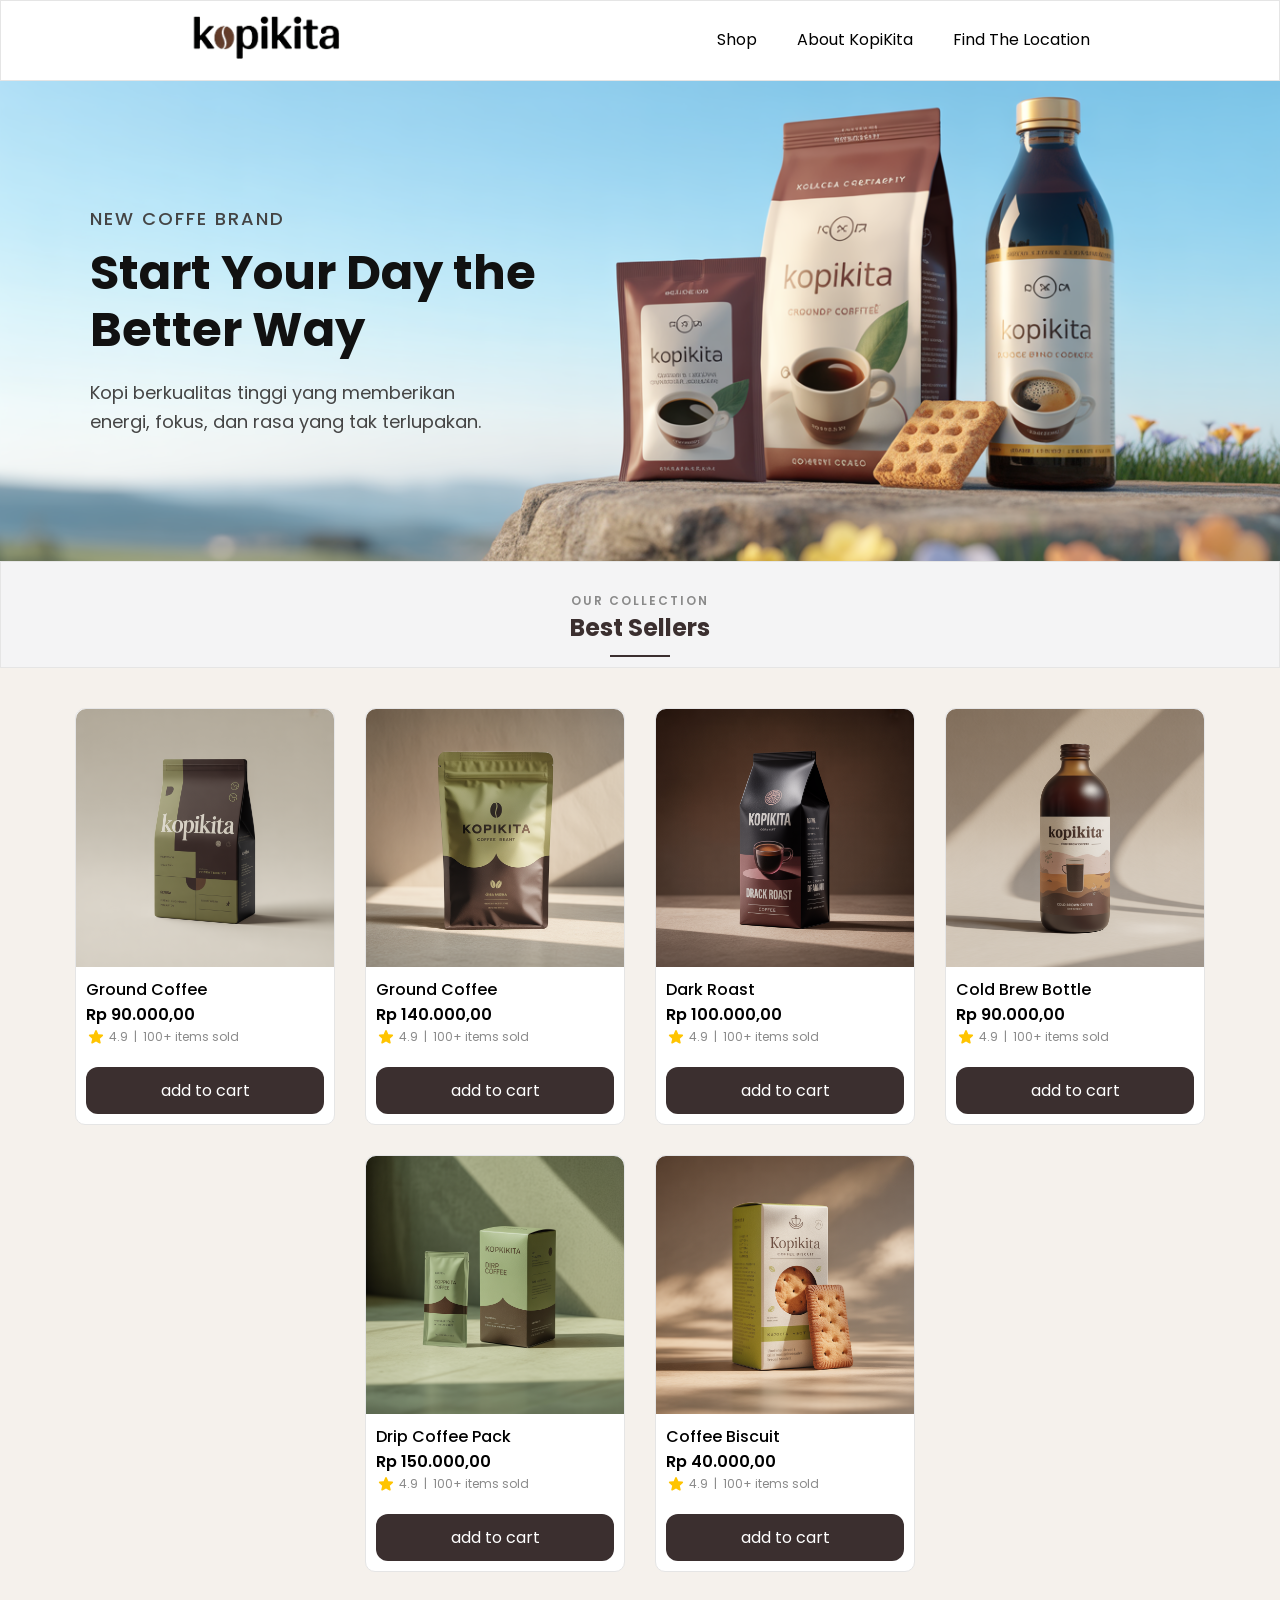
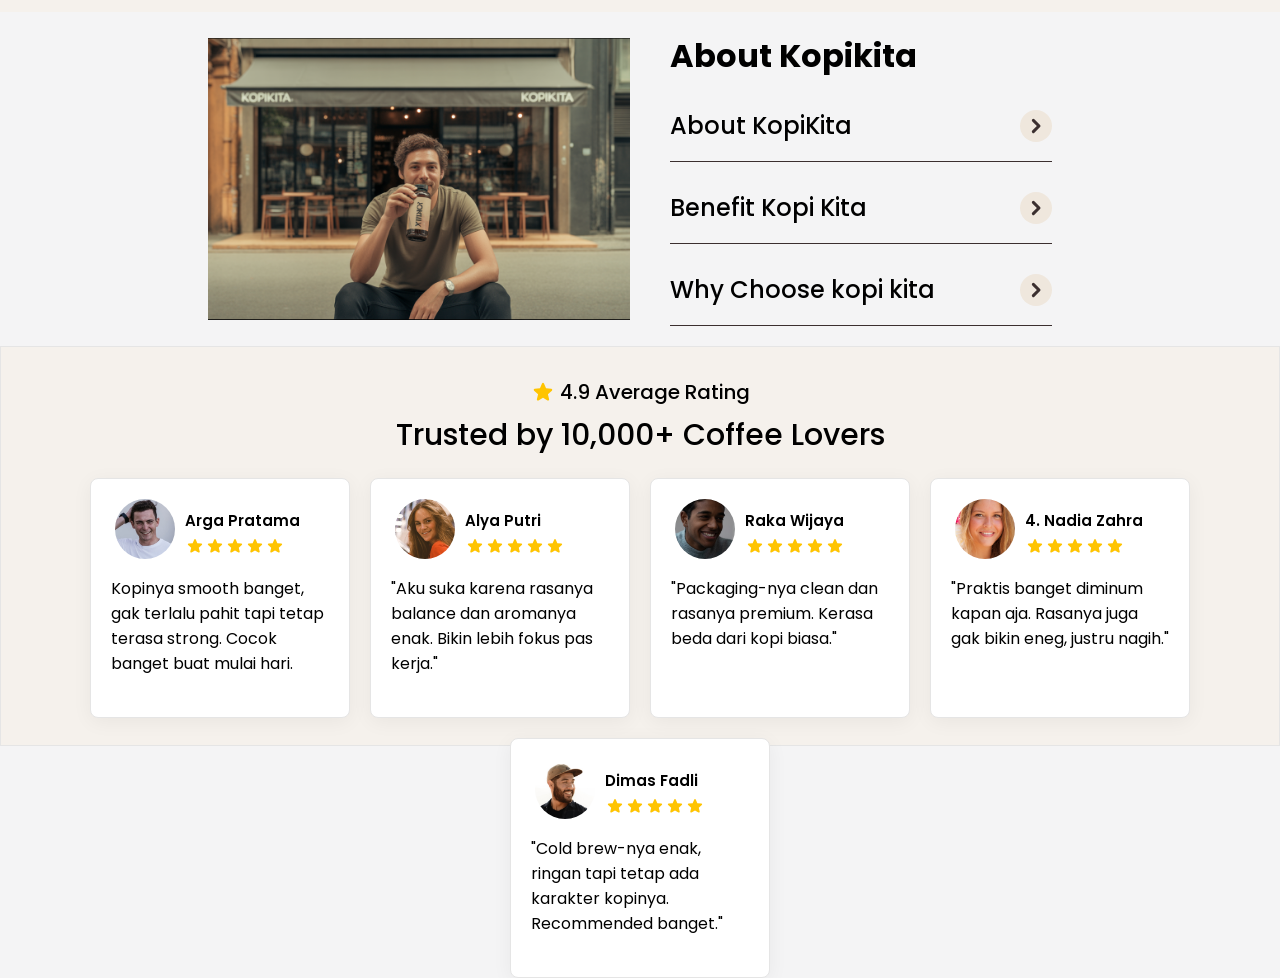
==== template/index.html @ 2688ada9 "new update for section review" ====
<!DOCTYPE html>
<html lang="en">
<head>
    <meta charset="UTF-8">
    <meta name="viewport" content="width=device-width, initial-scale=1.0">
    <title>Document</title>

    <link rel="preconnect" href="https://fonts.googleapis.com">
    <link rel="preconnect" href="https://fonts.gstatic.com" crossorigin>    
    <link href="https://fonts.googleapis.com/css2?family=Poppins:ital,wght@0,100;0,200;0,300;0,400;0,500;0,600;0,700;0,800;0,900;1,100;1,200;1,300;1,400;1,500;1,600;1,700;1,800;1,900&display=swap" rel="stylesheet">
    
    <link rel="preconnect" href="https://fonts.googleapis.com">
    <link rel="preconnect" href="https://fonts.gstatic.com" crossorigin>
    <link href="https://fonts.googleapis.com/css2?family=Raleway:ital,wght@0,100..900;1,100..900&display=swap" rel="stylesheet">

    <link rel="stylesheet" href="/static/css/style.css">
</head>
<body>
    <div class="navbar-container">
        <div class="title-brand">
            <img src="/static/img/logo v2.png" alt="">
        </div>

        <div class="nav-content">
            <div class="nav">Shop</div>
            <div class="nav"> About KopiKita</div>
            <div class="nav">Find The Location</div>
        </div>
    </div>

    <div class="section-start">
        <img src="/static/img/ideogram-v3.0_premium_coffee_brand_KopiKita_product_scene_with_three_items_bottled_coffee_grou-0.jpg">

        <div class="hero-text">
            <P class="head-hero">New Coffe Brand</P>
            <h2>Start Your Day the Better Way</h2>
            <p>Kopi berkualitas tinggi yang memberikan<br> energi, fokus, dan rasa yang tak terlupakan.</p>
        </div>
    </div>

    <div class="section-product">
        <div class="head-product">
            <p class="label">OUR COLLECTION</p>
            <h2>Best Sellers</h2>
        </div>

        <div class="container-product">

            <div class="card-product">
                <div class="img-card">
                    <img src="/static/img/img-product/Product 1.jpg">
                </div>

                <div class="text-card">
                    <p>Ground Coffee</p>
                    <div class="price-card">
                        <p>Rp 90.000,00</p>
                    </div>

                    <div class="review-card">
                        <div class="icon-star">
                            <span class="ic--round-star"></span>
                            <div class="review-count">
                                4.9
                            </div>
                        </div>

                        <div class="line-review">
                            <p> | </p>
                        </div>

                        <div class="buy-count">
                            <P> 100+ items sold</P>
                        </div>
                    </div>
                </div>

                <div class="button-addcart">
                    <button>add to cart</button>
                </div>
            </div>

            <div class="card-product">
                <div class="img-card">
                    <img src="/static/img/img-product/Product 2.jpg">
                </div>

                <div class="text-card">
                    <p>Ground Coffee</p>
                    <div class="price-card">
                        <p>Rp 140.000,00</p>
                    </div>

                    <div class="review-card">
                        <div class="icon-star">
                            <span class="ic--round-star"></span>
                            <div class="review-count">
                                4.9
                            </div>
                        </div>

                        <div class="line-review">
                            <p> | </p>
                        </div>

                        <div class="buy-count">
                            <P> 100+ items sold</P>
                        </div>
                    </div>
                </div>

                <div class="button-addcart">
                    <button>add to cart</button>
                </div>
            </div>

            <div class="card-product">
                <div class="img-card">
                    <img src="/static/img/img-product/Product 3.jpg" alt="">
                </div>

                <div class="text-card">
                    <p>Dark Roast</p>
                    <div class="price-card">
                        <p>Rp 100.000,00</p>
                    </div>

                    <div class="review-card">
                        <div class="icon-star">
                            <span class="ic--round-star"></span>
                            <div class="review-count">
                                4.9
                            </div>
                        </div>

                        <div class="line-review">
                            <p> | </p>
                        </div>

                        <div class="buy-count">
                            <P> 100+ items sold</P>
                        </div>
                    </div>
                </div>

                <div class="button-addcart">
                    <button>add to cart</button>
                </div>
            </div>

            <div class="card-product">
                <div class="img-card">
                    <img src="/static/img/img-product/Product 4.jpg" alt="">
                </div>

                <div class="text-card">
                    <p>Cold Brew Bottle</p>
                    <div class="price-card">
                        <p>Rp 90.000,00</p>
                    </div>

                    <div class="review-card">
                        <div class="icon-star">
                            <span class="ic--round-star"></span>
                            <div class="review-count">
                                4.9
                            </div>
                        </div>

                        <div class="line-review">
                            <p> | </p>
                        </div>

                        <div class="buy-count">
                            <P> 100+ items sold</P>
                        </div>
                    </div>
                </div>

                <div class="button-addcart">
                    <button>add to cart</button>
                </div>
            </div>

            <div class="card-product">
                <div class="img-card">
                    <img src="/static/img/img-product/Product 5.jpg" alt="">
                </div>

                <div class="text-card">
                    <p>Drip Coffee Pack</p>
                    <div class="price-card">
                        <p>Rp 150.000,00</p>
                    </div>

                    <div class="review-card">
                        <div class="icon-star">
                            <span class="ic--round-star"></span>
                            <div class="review-count">
                                4.9
                            </div>
                        </div>

                        <div class="line-review">
                            <p> | </p>
                        </div>

                        <div class="buy-count">
                            <P> 100+ items sold</P>
                        </div>
                    </div>
                </div>

                <div class="button-addcart">
                    <button>add to cart</button>
                </div>
            </div>

            <div class="card-product">
                <div class="img-card">
                    <img src="/static/img/img-product/Product 6.jpg" alt="">
                </div>

                <div class="text-card">
                    <p>Coffee Biscuit</p>
                    <div class="price-card">
                        <p>Rp 40.000,00</p>
                    </div>

                    <div class="review-card">
                        <div class="icon-star">
                            <span class="ic--round-star"></span>
                            <div class="review-count">
                                4.9
                            </div>
                        </div>

                        <div class="line-review">
                            <p> | </p>
                        </div>

                        <div class="buy-count">
                            <P> 100+ items sold</P>
                        </div>
                    </div>
                </div>

                <div class="button-addcart">
                    <button>add to cart</button>
                </div>
            </div>
        </div>
    </div>

    <div class="section-About">
        <div class="img-about">
            <img src="/static/img/img-about/Img-abou.png">
        </div>

        <div class="content-about">

            <div class="title-about">
                <h1>About Kopikita</h1>
            </div>
            <!-- section apa itu kopi kita-->
            <div class="text-about" >
                <div class="header-about">
                    <p>About KopiKita</p>
                
                    <div class="background-icon">
                        <span class="mingcute--right-fill"></span>
                    </div>
                </div>

                <div class="overlay-about" >
                    <p>
                        KopiKita adalah brand kopi yang menghadirkan kualitas terbaik dari biji kopi pilihan. Kami menggabungkan proses yang terjaga dengan desain modern untuk menciptakan pengalaman minum kopi yang sederhana, namun berkesan.
                    </p>
                </div>
            </div>

            <!--Benefit -->
            <div class="text-about" >
                <div class="header-about">
                    <p>Benefit Kopi Kita</p>
                
                    <div class="background-icon">
                        <span class="mingcute--right-fill"></span>
                    </div>
                </div>

                <div class="overlay-about" >
                    <p>
                    Setiap produk KopiKita dirancang untuk memberikan energi, meningkatkan fokus, dan menemani aktivitas harian Anda. Rasa yang seimbang dan kualitas yang konsisten menjadikan KopiKita pilihan yang tepat untuk memulai hari dengan lebih baik.
                    </p>
                </div>
            </div>

            <!--Why choose kopi kita-->
            <div class="text-about" >
                <div class="header-about">
                    <p>Why Choose kopi kita</p>
                
                    <div class="background-icon">
                        <span class="mingcute--right-fill"></span>
                    </div>
                </div>

                <div class="overlay-about">
                    <p>
                    Kami percaya bahwa kopi bukan hanya sekadar minuman, tetapi bagian dari gaya hidup. KopiKita dibuat dari bahan berkualitas, diproses dengan teliti, dan dikemas secara modern untuk menghadirkan pengalaman kopi yang praktis, konsisten, dan premium.
                    </p>
                </div>
            </div>
        </div>
    </div>

    <div class="section-review">
        <div class="header-review">
            <div class="star-review">
                <span class="ic--round-star1"></span>
                <p>4.9 Average Rating</p>
            </div>
            <h3>Trusted by 10,000+ Coffee Lovers</h3>
        </div>

        <div class="container-cardreview">
            <div class="card-review">
                <div class="profil-container">
                    <div class="img-review">
                        <img src="/static/img/img-profil/Profil1.png" alt="profil1" >
                    </div>

                    <div class="header-profil">
                        <div class="name-profil">
                            <p>Arga Pratama</p>
                        </div>

                        <div class="star-content">
                            <span class="ic--round-star2"></span>
                            <span class="ic--round-star2"></span>
                            <span class="ic--round-star2"></span>
                            <span class="ic--round-star2"></span>
                            <span class="ic--round-star2"></span>
                        </div>
                    </div>
                </div>

                <div class="review-content">
                    <p>Kopinya smooth banget, gak terlalu pahit tapi tetap terasa strong. Cocok banget buat mulai hari.</p>
                </div>
            </div>

            <div class="card-review">
                <div class="profil-container">
                    <div class="img-review">
                        <img src="/static/img/img-profil/Profil2.png" alt="profil2" >
                    </div>

                    <div class="header-profil">
                        <div class="name-profil">
                            <p>Alya Putri</p>
                        </div>

                        <div class="star-content">
                            <span class="ic--round-star2"></span>
                            <span class="ic--round-star2"></span>
                            <span class="ic--round-star2"></span>
                            <span class="ic--round-star2"></span>
                            <span class="ic--round-star2"></span>
                        </div>
                    </div>
                </div>

                <div class="review-content">
                    <p>"Aku suka karena rasanya balance dan aromanya enak. Bikin lebih fokus pas kerja."</p>
                </div>
            </div>

            <div class="card-review">
                <div class="profil-container">
                    <div class="img-review">
                        <img src="/static/img/img-profil/Profil3.png" alt="profil1" >
                    </div>

                    <div class="header-profil">
                        <div class="name-profil">
                            <p>Raka Wijaya</p>
                        </div>

                        <div class="star-content">
                            <span class="ic--round-star2"></span>
                            <span class="ic--round-star2"></span>
                            <span class="ic--round-star2"></span>
                            <span class="ic--round-star2"></span>
                            <span class="ic--round-star2"></span>
                        </div>
                    </div>
                </div>

                <div class="review-content">
                    <p>"Packaging-nya clean dan rasanya premium. Kerasa beda dari kopi biasa."</p>
                </div>
            </div>

            <div class="card-review">
                <div class="profil-container">
                    <div class="img-review">
                        <img src="/static/img/img-profil/profil4.png" alt="profil1" >
                    </div>

                    <div class="header-profil">
                        <div class="name-profil">
                            <p>4. Nadia Zahra</p>
                        </div>

                        <div class="star-content">
                            <span class="ic--round-star2"></span>
                            <span class="ic--round-star2"></span>
                            <span class="ic--round-star2"></span>
                            <span class="ic--round-star2"></span>
                            <span class="ic--round-star2"></span>
                        </div>
                    </div>
                </div>

                <div class="review-content">
                    <p>"Praktis banget diminum kapan aja. Rasanya juga gak bikin eneg, justru nagih."</p>
                </div>
            </div>

            <div class="card-review">
                <div class="profil-container">
                    <div class="img-review">
                        <img src="/static/img/img-profil/profil5.png" alt="profil1" >
                    </div>

                    <div class="header-profil">
                        <div class="name-profil">
                            <p>Dimas Fadli</p>
                        </div>

                        <div class="star-content">
                            <span class="ic--round-star2"></span>
                            <span class="ic--round-star2"></span>
                            <span class="ic--round-star2"></span>
                            <span class="ic--round-star2"></span>
                            <span class="ic--round-star2"></span>
                        </div>
                    </div>
                </div>

                <div class="review-content">
                    <p>"Cold brew-nya enak, ringan tapi tetap ada karakter kopinya. Recommended banget."</p>
                </div>
            </div>

        </div>
    </div>

    <script src="/static/js/index.js"></script>
</body>
</html>
---- static/css/style.css ----
*{
    margin: 0;
    padding: 0;
    box-sizing: border-box;
    font-family: "Poppins", sans-serif;
}

body{
    background-color: #F4F4F5;
    font-size: 16px;
}

.navbar-container{
    position: sticky;
    top: 0;
    z-index: 1000;
    border: 1px solid #E5E5E5;
    display: flex;
    justify-content: space-around;
    padding: 14px 0px;
    background-color: white;

}

.title-brand img{
    width: 150px;
    height: auto;
}


.nav-content{
    display: flex;
    align-items: center;
    gap: 40px;
    font-weight: 400;
}

.nav{
    border-bottom: 3px solid transparent;
    cursor: pointer;
}

.nav:hover{
    border-bottom: 3px solid #22C45E;
}

.section-start{
    width: 100%;
    aspect-ratio: 16 / 6; /* mirip hero banner */
    overflow: hidden;
    position: relative; /* penting! */
}

.section-start img{
    width: 100%;
    height: 100%;
    object-fit: cover;
}

.hero-text{
    position: absolute;
    top: 50%;
    left: 90px;
    transform: translateY(-50%);
    max-width: 500px;
    z-index: 2;
}

.head-hero{
    font-size: 14px;
    letter-spacing: 2px;
    text-transform: uppercase;
    color: #666;
    margin-bottom: 10px;
    font-weight: 500;
}

.hero-text h2{
    font-size: 48px;
    font-weight: 700;
    line-height: 1.2;
    margin-bottom: 20px;
    color: #111;
}

/* deskripsi */
.hero-text p{
    font-size: 18px;
    line-height: 1.6;
    color: #444;
}

.section-product{
    width: 100%;
    display: flex;
    justify-content: center;
    align-items: center;
    flex-direction: column;
}

.head-product{
    border: 1px solid #E5E5E5;
    font-size: 32px;
    font-weight: 600;
    color: #3B2F2F;
    width: 100%;
    text-align: center;
    padding: 20px 0px;
}

.container-product{
    width: 100%;
    height: auto;
    padding: 40px 0px;
    display: flex;
    align-items: center;
    justify-content: center;
    gap: 30px;
    flex-wrap: wrap;
    background-color: #F5F1EC;
}


.label{
    font-size: 12px;
    letter-spacing: 2px;
    color: #8A8A8A;
}



.head-product h2{
    font-size: 24px;
    color: #3B2F2F;
}

.head-product::after{
    content: "";
    display: block;
    width: 60px;
    height: 2px;
    background: #3B2F2F;
    margin: 10px auto 0;
}

.head-product{
    padding: 30px 0 10px;
}

.card-product{
    width: 260px;
    height: auto;
    display: flex;
    flex-direction: column;
    border: 1px solid #E5E5E5;
    background-color: white;
    border-radius: 10px;
}

.card-product:hover{
    border: 1px solid #4d3838;
}

.img-card img{
    width: 100%;
    height: 100%;
    border-top-left-radius: 10px;
    border-top-right-radius: 10px;
    object-fit: contain;
}

.img-card{
    flex: 7;
    display: flex;
}

.text-card{
    flex: 3;
    font-weight: 500;
    padding: 10px;
    flex-grow: 1;
}

.price-card{
    font-weight: 600;

}

.review-card{
    display: flex;
    align-items: center;
    gap: 6px;
    color: #8A8A8A;
    font-size: 12px;
    font-weight: 400;
}

.review-count{
    display: flex;
    align-items: center;
}

.icon-star{
    display: flex;
    align-items: center;
    gap: 3px;
}

.buy-count{
    display: flex;
    align-items: center;
    width: 100%;
    text-overflow: ellipsis;
    
}

.buy-count p{
    white-space: nowrap;
    overflow: hidden;
    text-overflow: ellipsis;
    max-width: 100px;
}

.button-addcart{
    padding: 10px 10px;
    display: flex;

}

.button-addcart button{
    all: unset;
    width: 100%;
    height: auto;
    background-color: #3B2F2F;
    padding: 10px;
    text-align: center;
    color: white;
    border: 1px solid transparent;
    border-radius: 12px;
}

.button-addcart button:hover{
    border: 1px solid #3B2F2F;
    background-color: #524848;
    cursor: pointer;
}

.section-About{
    display: flex;
    flex-wrap: wrap;
    padding: 20px;
    gap: 20px;
    justify-content: center;
}

.img-about{
    width: 34%;
    height: auto;
}

.img-about img{
    width: 100%;
    height: 100%;
    object-fit: contain;
}

.content-about{
    width: 34%;
    height: auto;
    display: flex;
    flex-direction: column;
    gap: 10px;
    padding: 0px 20px;
}

.text-about{
    border-bottom: 1px solid #3B2F2F;
    display: flex;
    flex-direction: column;
    
}

.header-about{
    display: flex;
    justify-content: space-between;
    padding: 18px 0px;
    align-items: center;
}

.header-about p{
    font-size: 24px;
    font-weight: 500;
}

.overlay-about{
    padding: 10px 20px ;
    text-align: justify;
    font-size: 15px;
    display: none;
}


.background-icon{
    background-color: #EFE7DD;
    border-radius: 100%;
    display: flex;
    height: 32px;
    width: 32px;
    justify-content: center;
    align-items: center;
}

.overlay{
    opacity: 0;
    visibility: hidden;
    transition: 0.3s;
}

.overlay.active{
    opacity: 1;
    visibility: visible;
}

.section-review{
    border: 1px solid #E5E5E5;
    height: 400px;
    padding: 30px 0px;
    display: flex;
    flex-direction: column;
    gap: 20px;
    background-color: #F5F1EC;
    
}

.header-review{
    display: flex;
    justify-content: center;
    flex-direction: column;
    gap: 6px;
    height: auto;
    align-items: center;
    
}

.star-review{
    display: flex;
    justify-content: center;
    align-items: center;
    padding: 0px 20px;
    gap: 4px;
}

.star-review p {
    font-size: 20px;
    font-weight: 500;
}

.header-review h3 {
    font-size: 30px;
    font-weight: 500;
}

.container-cardreview{
    display: flex;
    flex-direction: row;
    flex-wrap: wrap;
    justify-content: center;
    gap: 20px;
}

.card-review{
    border: 1px solid #E5E5E5;
    box-shadow: 0 4px 20px rgba(0,0,0,0.05);
    border-radius: 8px;
    background-color: white;
    width: 260px;
    height: 240px;
    padding: 20px 20px;
    display: flex;
    flex-direction: column;
    gap: 10px;

}

.profil-container{
    display: flex;
    gap: 10px;
    justify-content: center;

}

.img-review img{
    width:  60px;
    height: 60px;
    border-radius: 100%;
}

.header-profil{
    display: flex;
    flex-direction: column;
    justify-content: center;
    gap: 4px;
    width: 140px;
}

.name-profil p{
    font-weight: 600;
    font-size: 15px;
}

.star-content{
    display: flex;
    justify-content: left;
}


.review-content{
    width: 100%;
    
}




@media(max-width:600px){
    .nav-content{
        display: none;
    }

    .section-start{
        width: 100%;
        flex-direction: column;
        height: auto;
    }

    .hero-text{
        position: absolute;
        left: 15px;
        bottom: 20px;
        right: 40%; /* ini kunci 🔥 */
    }

    .head-hero{
        font-size: 10px;
    }

    .hero-text h2{
        font-size: 18px;
        margin: 0 0 5px 0;
        padding-right: 30px;
        line-height: 1.2;
    }

    .hero-text p{
        font-size: 8px;
        margin: 0;
        line-height: 1.4;
    }

    .container-product{
        display: flex;
        width: 100%;
        align-items: center;
    }

    .card-product{
        width: 40%;
        height: auto;
    }

    .buy-count{
        min-width: 0; /* ini penting di flex */
        white-space: nowrap;
        overflow: hidden;
        text-overflow: ellipsis;
    }

    .section-About{
        flex-direction: column;
        justify-content: center;
        align-items: center;
    }

    .img-about{
        width: 90%;
        height: auto;
    }

    .content-about{
        width: 90%;
    }
}

.ic--round-star {
  display: inline-block;
  width: 20px;
  height: 20px;
  background-repeat: no-repeat;
  background-size: 100% 100%;
  background-image: url("data:image/svg+xml,%3Csvg xmlns='http://www.w3.org/2000/svg' viewBox='0 0 24 24'%3E%3Cpath fill='%23ffc400' d='m12 17.27l4.15 2.51c.76.46 1.69-.22 1.49-1.08l-1.1-4.72l3.67-3.18c.67-.58.31-1.68-.57-1.75l-4.83-.41l-1.89-4.46c-.34-.81-1.5-.81-1.84 0L9.19 8.63l-4.83.41c-.88.07-1.24 1.17-.57 1.75l3.67 3.18l-1.1 4.72c-.2.86.73 1.54 1.49 1.08z'/%3E%3C/svg%3E");
}

.mingcute--right-fill {
  display: inline-block;
  width: 24px;
  height: 24px;
  background-repeat: no-repeat;
  background-size: 100% 100%;
  background-image: url("data:image/svg+xml,%3Csvg xmlns='http://www.w3.org/2000/svg' viewBox='0 0 24 24'%3E%3Cg fill='none' fill-rule='evenodd'%3E%3Cpath d='M24 0v24H0V0zM12.593 23.258l-.011.002l-.071.035l-.02.004l-.014-.004l-.071-.035q-.016-.005-.024.005l-.004.01l-.017.428l.005.02l.01.013l.104.074l.015.004l.012-.004l.104-.074l.012-.016l.004-.017l-.017-.427q-.004-.016-.017-.018m.265-.113l-.013.002l-.185.093l-.01.01l-.003.011l.018.43l.005.012l.008.007l.201.093q.019.005.029-.008l.004-.014l-.034-.614q-.005-.019-.02-.022m-.715.002a.02.02 0 0 0-.027.006l-.006.014l-.034.614q.001.018.017.024l.015-.002l.201-.093l.01-.008l.004-.011l.017-.43l-.003-.012l-.01-.01z'/%3E%3Cpath fill='%233B2F2F' d='M16.06 10.94a1.5 1.5 0 0 1 0 2.12l-5.656 5.658a1.5 1.5 0 1 1-2.121-2.122L12.879 12L8.283 7.404a1.5 1.5 0 0 1 2.12-2.122l5.658 5.657Z'/%3E%3C/g%3E%3C/svg%3E");
}

.ic--round-star1 {
  display: inline-block;
  width: 26px;
  height: 26px;
  background-repeat: no-repeat;
  background-size: 100% 100%;
  background-image: url("data:image/svg+xml,%3Csvg xmlns='http://www.w3.org/2000/svg' viewBox='0 0 24 24'%3E%3Cpath fill='%23ffc400' d='m12 17.27l4.15 2.51c.76.46 1.69-.22 1.49-1.08l-1.1-4.72l3.67-3.18c.67-.58.31-1.68-.57-1.75l-4.83-.41l-1.89-4.46c-.34-.81-1.5-.81-1.84 0L9.19 8.63l-4.83.41c-.88.07-1.24 1.17-.57 1.75l3.67 3.18l-1.1 4.72c-.2.86.73 1.54 1.49 1.08z'/%3E%3C/svg%3E");
}

.ic--round-star2 {
  display: inline-block;
  width: 20px;
  height: 20px;
  background-repeat: no-repeat;
  background-size: 100% 100%;
  background-image: url("data:image/svg+xml,%3Csvg xmlns='http://www.w3.org/2000/svg' viewBox='0 0 24 24'%3E%3Cpath fill='%23ffc400' d='m12 17.27l4.15 2.51c.76.46 1.69-.22 1.49-1.08l-1.1-4.72l3.67-3.18c.67-.58.31-1.68-.57-1.75l-4.83-.41l-1.89-4.46c-.34-.81-1.5-.81-1.84 0L9.19 8.63l-4.83.41c-.88.07-1.24 1.17-.57 1.75l3.67 3.18l-1.1 4.72c-.2.86.73 1.54 1.49 1.08z'/%3E%3C/svg%3E");
}
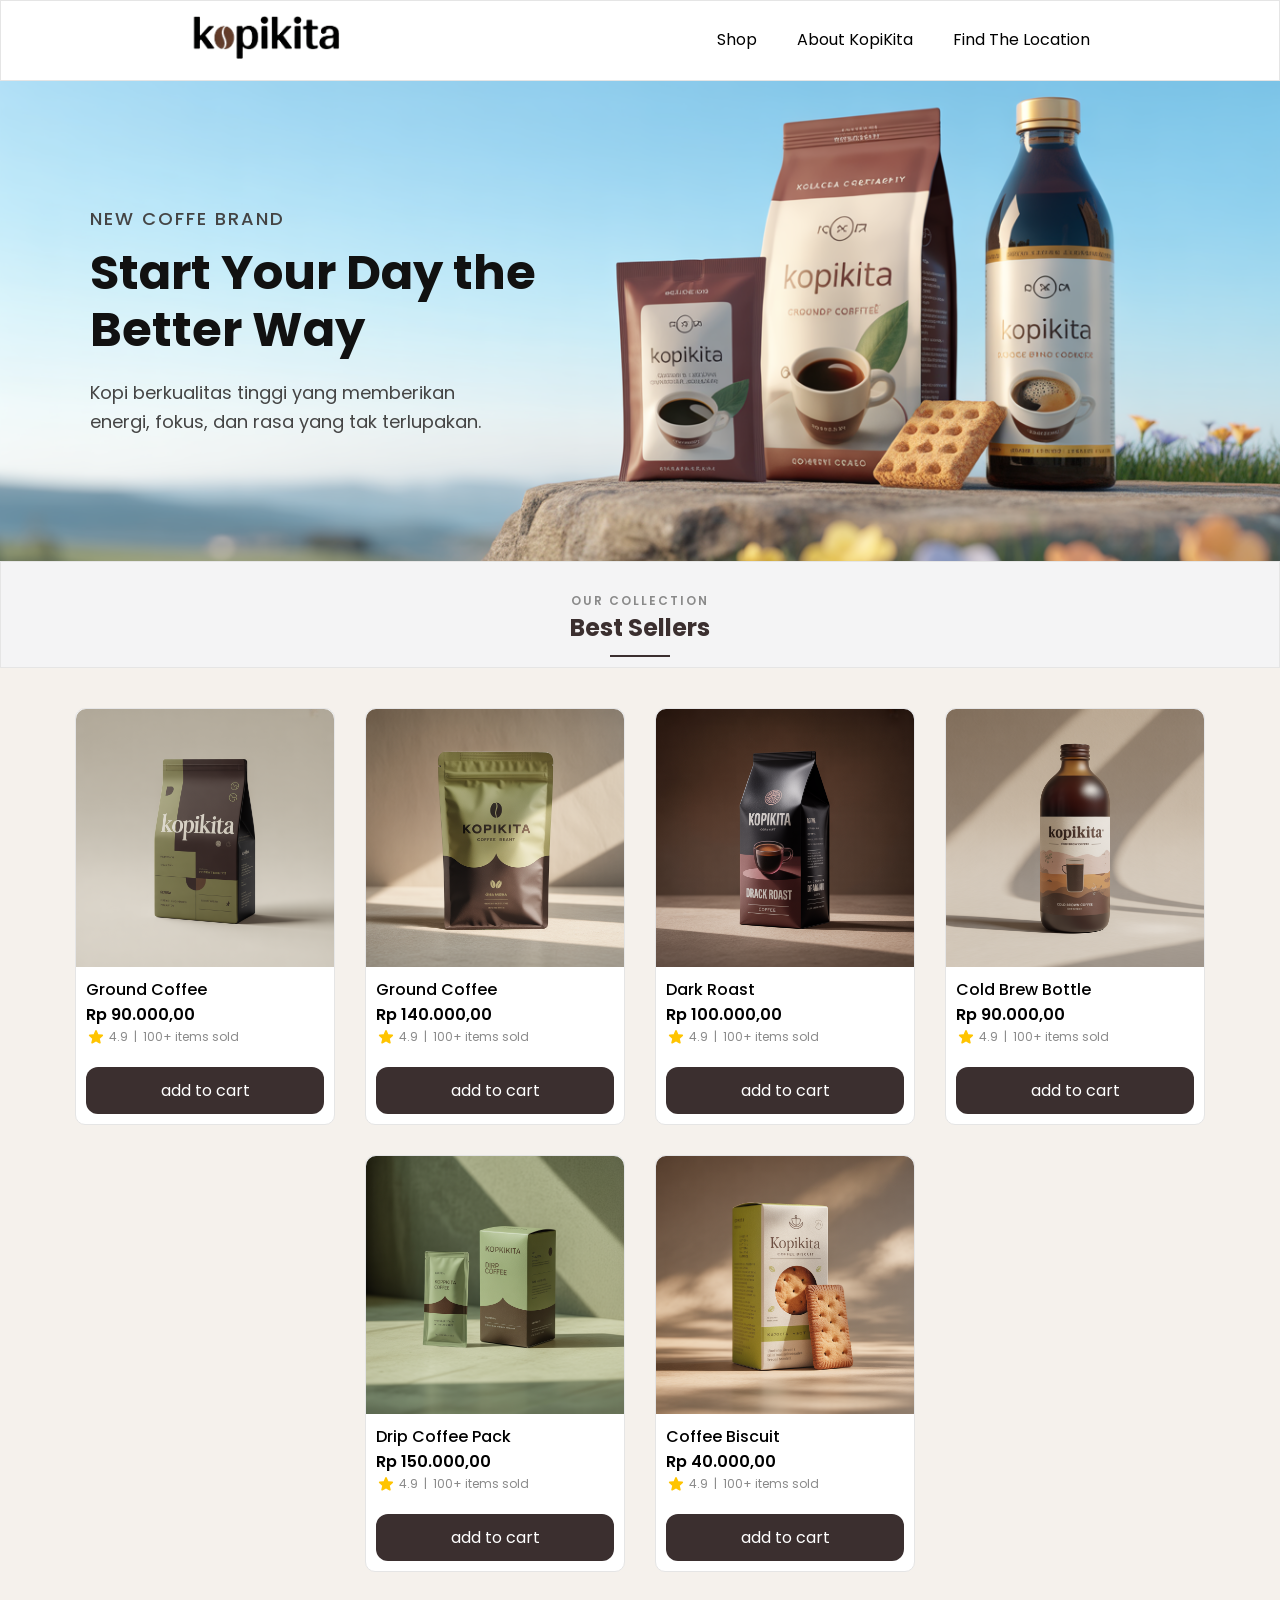
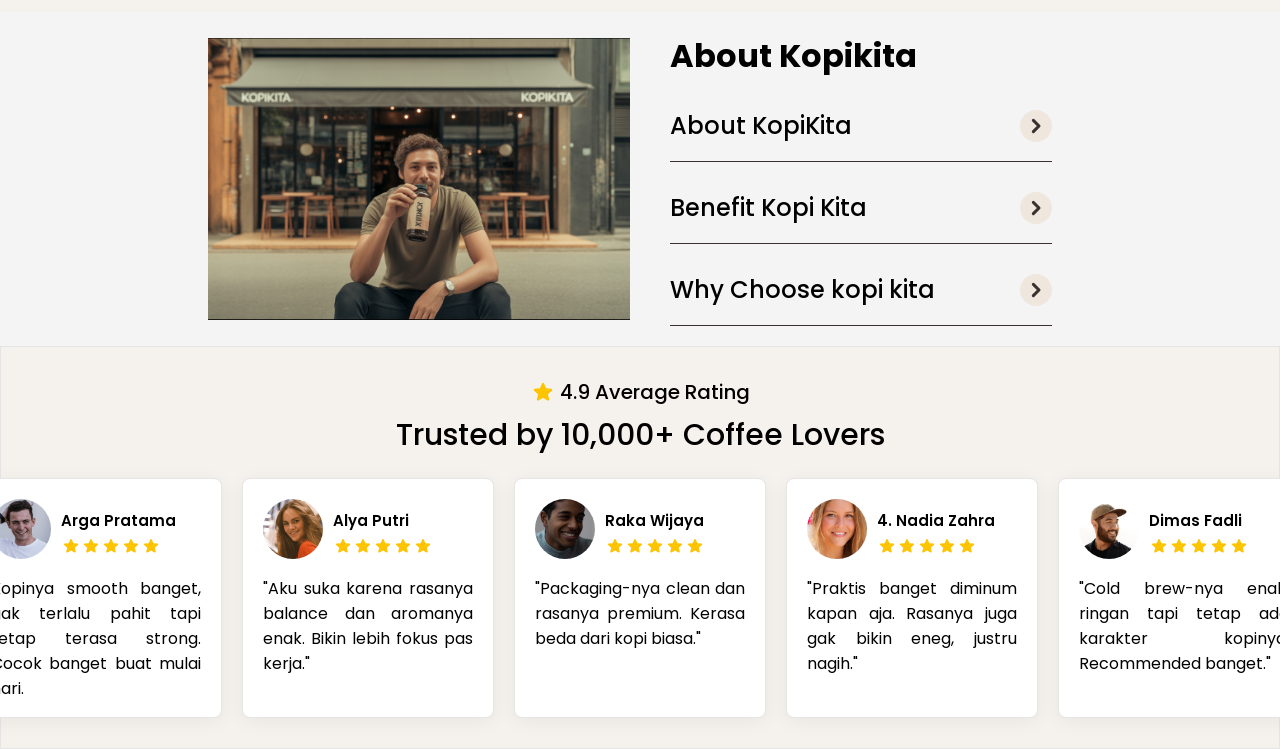
==== commit ddc8ebb8: "final review section" ====
--- a/template/index.html
+++ b/template/index.html
@@ -45,7 +45,6 @@
         </div>
 
         <div class="container-product">
-
             <div class="card-product">
                 <div class="img-card">
                     <img src="/static/img/img-product/Product 1.jpg">
@@ -324,137 +323,148 @@
             <h3>Trusted by 10,000+ Coffee Lovers</h3>
         </div>
 
-        <div class="container-cardreview">
-            <div class="card-review">
-                <div class="profil-container">
-                    <div class="img-review">
-                        <img src="/static/img/img-profil/Profil1.png" alt="profil1" >
-                    </div>
-
-                    <div class="header-profil">
-                        <div class="name-profil">
-                            <p>Arga Pratama</p>
-                        </div>
-
-                        <div class="star-content">
-                            <span class="ic--round-star2"></span>
-                            <span class="ic--round-star2"></span>
-                            <span class="ic--round-star2"></span>
-                            <span class="ic--round-star2"></span>
-                            <span class="ic--round-star2"></span>
-                        </div>
-                    </div>
-                </div>
-
-                <div class="review-content">
-                    <p>Kopinya smooth banget, gak terlalu pahit tapi tetap terasa strong. Cocok banget buat mulai hari.</p>
-                </div>
-            </div>
-
-            <div class="card-review">
-                <div class="profil-container">
-                    <div class="img-review">
-                        <img src="/static/img/img-profil/Profil2.png" alt="profil2" >
-                    </div>
-
-                    <div class="header-profil">
-                        <div class="name-profil">
-                            <p>Alya Putri</p>
-                        </div>
-
-                        <div class="star-content">
-                            <span class="ic--round-star2"></span>
-                            <span class="ic--round-star2"></span>
-                            <span class="ic--round-star2"></span>
-                            <span class="ic--round-star2"></span>
-                            <span class="ic--round-star2"></span>
-                        </div>
-                    </div>
-                </div>
-
-                <div class="review-content">
-                    <p>"Aku suka karena rasanya balance dan aromanya enak. Bikin lebih fokus pas kerja."</p>
-                </div>
-            </div>
-
-            <div class="card-review">
-                <div class="profil-container">
-                    <div class="img-review">
-                        <img src="/static/img/img-profil/Profil3.png" alt="profil1" >
-                    </div>
-
-                    <div class="header-profil">
-                        <div class="name-profil">
-                            <p>Raka Wijaya</p>
-                        </div>
-
-                        <div class="star-content">
-                            <span class="ic--round-star2"></span>
-                            <span class="ic--round-star2"></span>
-                            <span class="ic--round-star2"></span>
-                            <span class="ic--round-star2"></span>
-                            <span class="ic--round-star2"></span>
-                        </div>
-                    </div>
-                </div>
-
-                <div class="review-content">
-                    <p>"Packaging-nya clean dan rasanya premium. Kerasa beda dari kopi biasa."</p>
-                </div>
-            </div>
-
-            <div class="card-review">
-                <div class="profil-container">
-                    <div class="img-review">
-                        <img src="/static/img/img-profil/profil4.png" alt="profil1" >
-                    </div>
-
-                    <div class="header-profil">
-                        <div class="name-profil">
-                            <p>4. Nadia Zahra</p>
-                        </div>
-
-                        <div class="star-content">
-                            <span class="ic--round-star2"></span>
-                            <span class="ic--round-star2"></span>
-                            <span class="ic--round-star2"></span>
-                            <span class="ic--round-star2"></span>
-                            <span class="ic--round-star2"></span>
-                        </div>
-                    </div>
-                </div>
-
-                <div class="review-content">
-                    <p>"Praktis banget diminum kapan aja. Rasanya juga gak bikin eneg, justru nagih."</p>
-                </div>
-            </div>
-
-            <div class="card-review">
-                <div class="profil-container">
-                    <div class="img-review">
-                        <img src="/static/img/img-profil/profil5.png" alt="profil1" >
-                    </div>
-
-                    <div class="header-profil">
-                        <div class="name-profil">
-                            <p>Dimas Fadli</p>
-                        </div>
-
-                        <div class="star-content">
-                            <span class="ic--round-star2"></span>
-                            <span class="ic--round-star2"></span>
-                            <span class="ic--round-star2"></span>
-                            <span class="ic--round-star2"></span>
-                            <span class="ic--round-star2"></span>
-                        </div>
-                    </div>
-                </div>
-
-                <div class="review-content">
-                    <p>"Cold brew-nya enak, ringan tapi tetap ada karakter kopinya. Recommended banget."</p>
-                </div>
-            </div>
-
+        <div class="review-wrapper">
+            <div class="container-cardreview">
+                <div class="card-review">
+                    <div class="profil-container">
+                        <div class="img-review">
+                            <img src="/static/img/img-profil/Profil1.png" alt="profil1" >
+                        </div>
+
+                        <div class="header-profil">
+                            <div class="name-profil">
+                                <p>Arga Pratama</p>
+                            </div>
+
+                            <div class="star-content">
+                                <span class="ic--round-star2"></span>
+                                <span class="ic--round-star2"></span>
+                                <span class="ic--round-star2"></span>
+                                <span class="ic--round-star2"></span>
+                                <span class="ic--round-star2"></span>
+                            </div>
+                        </div>
+                    </div>
+
+                    <div class="review-content">
+                        <p>Kopinya smooth banget, gak terlalu pahit tapi tetap terasa strong. Cocok banget buat mulai hari.</p>
+                    </div>
+                </div>
+
+                <div class="card-review">
+                    <div class="profil-container">
+                        <div class="img-review">
+                            <img src="/static/img/img-profil/Profil2.png" alt="profil2" >
+                        </div>
+
+                        <div class="header-profil">
+                            <div class="name-profil">
+                                <p>Alya Putri</p>
+                            </div>
+
+                            <div class="star-content">
+                                <span class="ic--round-star2"></span>
+                                <span class="ic--round-star2"></span>
+                                <span class="ic--round-star2"></span>
+                                <span class="ic--round-star2"></span>
+                                <span class="ic--round-star2"></span>
+                            </div>
+                        </div>
+                    </div>
+
+                    <div class="review-content">
+                        <p>"Aku suka karena rasanya balance dan aromanya enak. Bikin lebih fokus pas kerja."</p>
+                    </div>
+                </div>
+
+                <div class="card-review">
+                    <div class="profil-container">
+                        <div class="img-review">
+                            <img src="/static/img/img-profil/Profil3.png" alt="profil1" >
+                        </div>
+
+                        <div class="header-profil">
+                            <div class="name-profil">
+                                <p>Raka Wijaya</p>
+                            </div>
+
+                            <div class="star-content">
+                                <span class="ic--round-star2"></span>
+                                <span class="ic--round-star2"></span>
+                                <span class="ic--round-star2"></span>
+                                <span class="ic--round-star2"></span>
+                                <span class="ic--round-star2"></span>
+                            </div>
+                        </div>
+                    </div>
+
+                    <div class="review-content">
+                        <p>"Packaging-nya clean dan rasanya premium. Kerasa beda dari kopi biasa."</p>
+                    </div>
+                </div>
+
+                <div class="card-review">
+                    <div class="profil-container">
+                        <div class="img-review">
+                            <img src="/static/img/img-profil/profil4.png" alt="profil1" >
+                        </div>
+
+                        <div class="header-profil">
+                            <div class="name-profil">
+                                <p>4. Nadia Zahra</p>
+                            </div>
+
+                            <div class="star-content">
+                                <span class="ic--round-star2"></span>
+                                <span class="ic--round-star2"></span>
+                                <span class="ic--round-star2"></span>
+                                <span class="ic--round-star2"></span>
+                                <span class="ic--round-star2"></span>
+                            </div>
+                        </div>
+                    </div>
+
+                    <div class="review-content">
+                        <p>"Praktis banget diminum kapan aja. Rasanya juga gak bikin eneg, justru nagih."</p>
+                    </div>
+                </div>
+
+                <div class="card-review">
+                    <div class="profil-container">
+                        <div class="img-review">
+                            <img src="/static/img/img-profil/profil5.png" alt="profil1" >
+                        </div>
+
+                        <div class="header-profil">
+                            <div class="name-profil">
+                                <p>Dimas Fadli</p>
+                            </div>
+
+                            <div class="star-content">
+                                <span class="ic--round-star2"></span>
+                                <span class="ic--round-star2"></span>
+                                <span class="ic--round-star2"></span>
+                                <span class="ic--round-star2"></span>
+                                <span class="ic--round-star2"></span>
+                            </div>
+                        </div>
+                    </div>
+
+                    <div class="review-content">
+                        <p>"Cold brew-nya enak, ringan tapi tetap ada karakter kopinya. Recommended banget."</p>
+                    </div>
+                </div>
+            </div>
+        </div>
+    </div>
+
+    <div class="section-footer">
+        <div class="container-collab">
+
+        </div>
+        
+        <div class="Container-footer">
+            
         </div>
     </div>
 
--- a/static/css/style.css
+++ b/static/css/style.css
@@ -323,7 +323,7 @@
 
 .section-review{
     border: 1px solid #E5E5E5;
-    height: 400px;
+    height: auto;
     padding: 30px 0px;
     display: flex;
     flex-direction: column;
@@ -363,7 +363,6 @@
 .container-cardreview{
     display: flex;
     flex-direction: row;
-    flex-wrap: wrap;
     justify-content: center;
     gap: 20px;
 }
@@ -416,7 +415,7 @@
 
 .review-content{
     width: 100%;
-    
+    text-align: justify;
 }
 
 
@@ -489,6 +488,41 @@
     .content-about{
         width: 90%;
     }
+
+    .review-wrapper{
+        width: 300px; /* sesuaikan sama card */
+        height: auto;
+        overflow-y: hidden;
+        margin: auto;
+        
+    }   
+
+    .header-review{
+        text-align: center;
+    }
+
+    .header-review h3{
+        font-size: 24px;
+    }
+
+    .container-cardreview{
+        width: 100%;
+        max-width: 320px; /* atau sesuai design */
+        display: flex;
+        justify-content: left;
+
+        gap: 10px;
+
+    }
+
+    .card-review{
+        min-width: 90%;
+    }
+
+    .profil-container{
+        justify-content: left;
+    }
+
 }
 
 .ic--round-star {
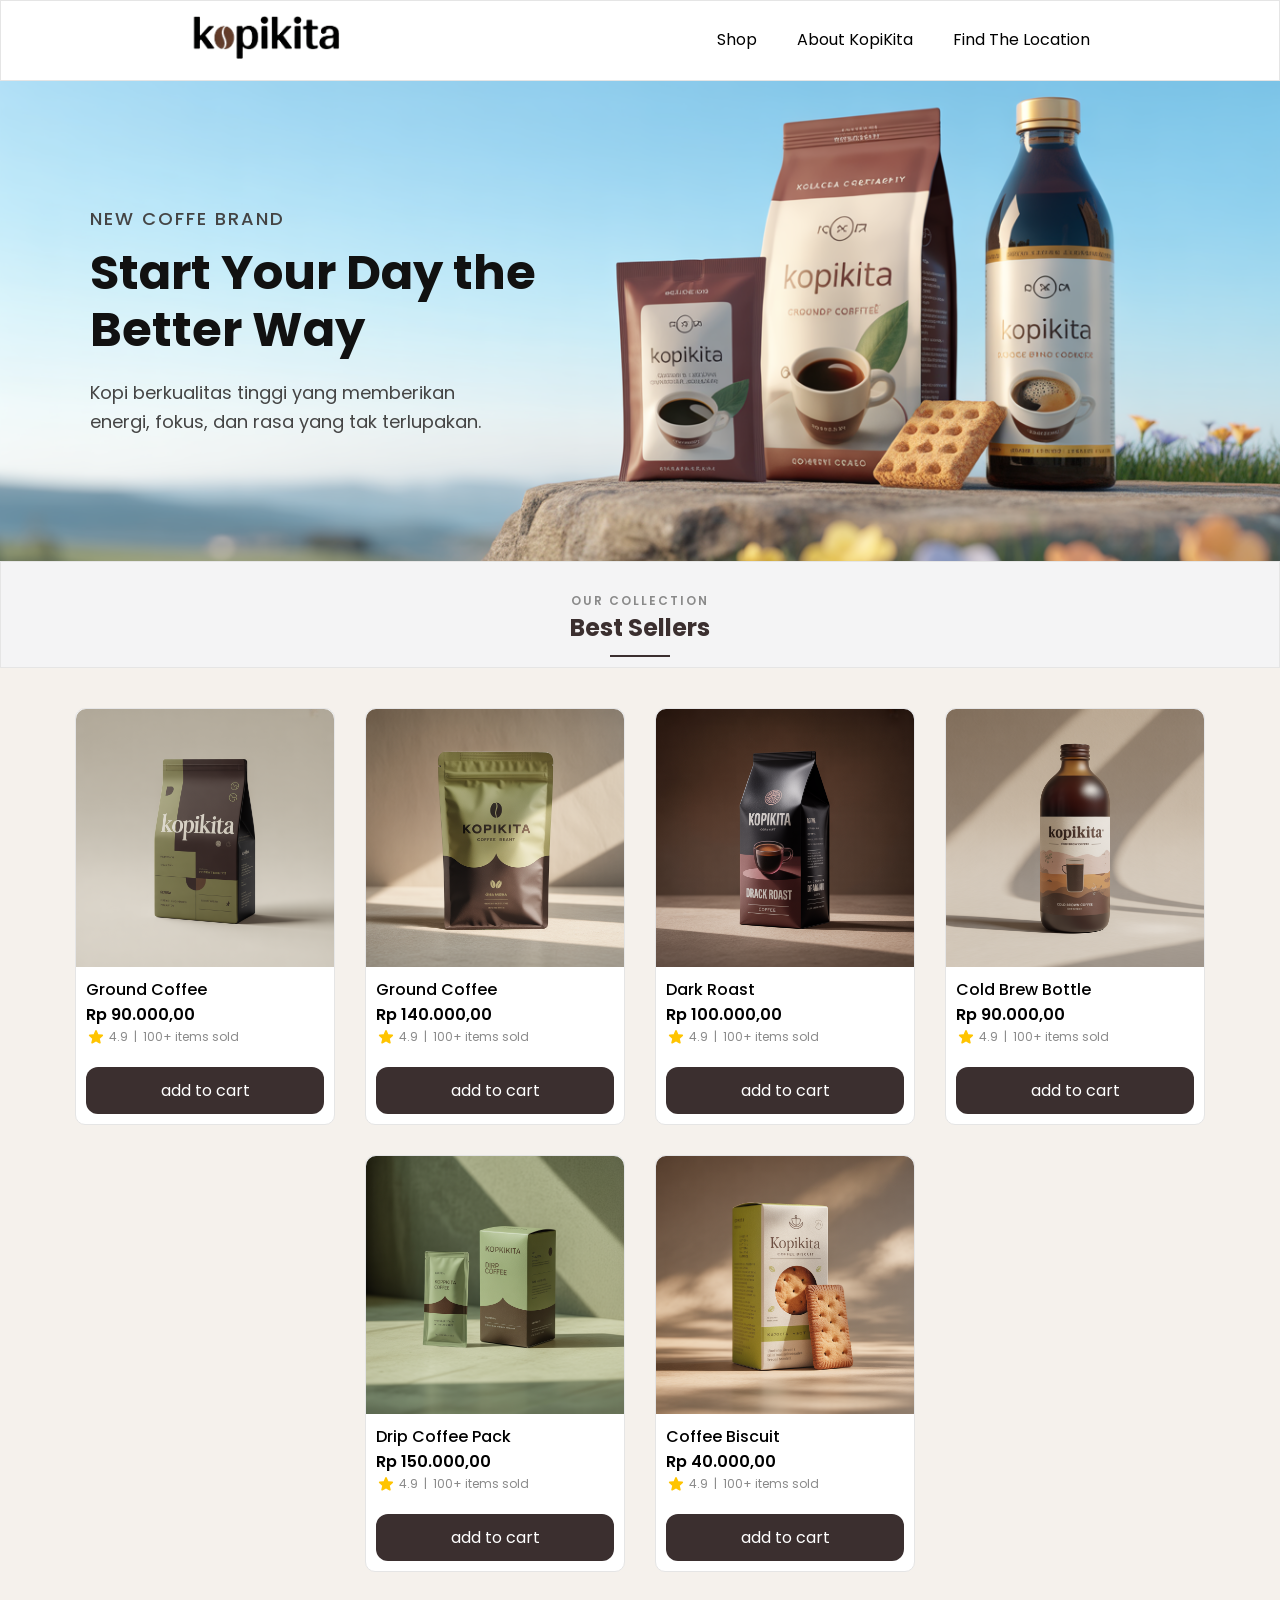
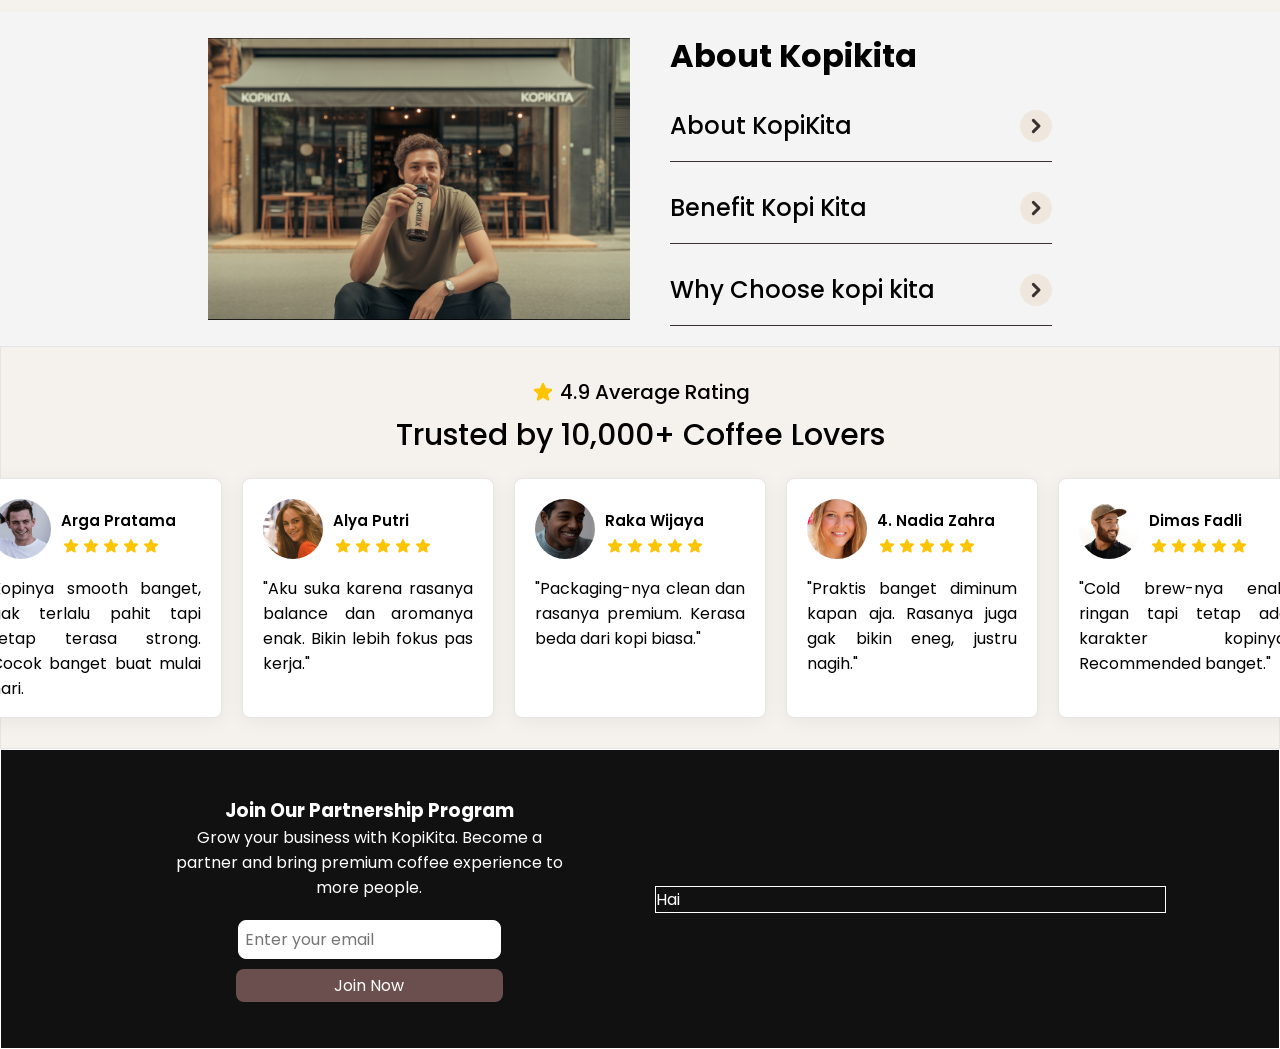
==== commit 201e827f: "new update add footer section" ====
--- a/template/index.html
+++ b/template/index.html
@@ -460,11 +460,21 @@
 
     <div class="section-footer">
         <div class="container-collab">
-
+            <div class="header-collab">
+                <H3>Join Our Partnership Program</H3>
+                <p>Grow your business with KopiKita. Become a partner and bring premium coffee experience to more people.</p>
+            </div>
+
+            <div class="form-collab">
+                <input type="email" placeholder="Enter your email">
+                <button>Join Now</button>
+            </div>
         </div>
         
         <div class="Container-footer">
-            
+            <div class="header-footer">
+                <p>Hai</p>
+            </div>
         </div>
     </div>
 
--- a/static/css/style.css
+++ b/static/css/style.css
@@ -418,6 +418,76 @@
     text-align: justify;
 }
 
+.section-footer{
+    background-color: #111;
+    border: 1px solid white;
+    display: flex;
+    height: 300px;
+    flex-direction: row;
+    justify-content: center;
+    align-items: center;
+    gap: 30px;
+    color: white;
+    padding: 30px 0px;
+    
+}
+
+.container-collab{
+    width: 40%;
+
+    display: flex;
+    flex-direction: column;
+    justify-content: center;
+    align-items: center;
+    padding: 30px 0px;
+    gap: 20px;
+
+}
+
+.header-collab{
+    text-align: center;
+    width: 80%;
+}
+
+.form-collab{
+    display: flex;
+    flex-direction: column;
+    align-items: center;
+    justify-content: center;
+    width: auto;
+    gap: 10px;
+    width: 50%;
+}
+
+.form-collab input{
+    all: unset;
+    border: 1px solid white;
+    background-color: white;
+    border-radius: 8px;
+    width: 100%;
+    padding-left: 6px ;
+    padding-bottom: 6px;
+    padding-top: 6px;
+    color: black;
+}
+
+.form-collab button{
+    all: unset;
+    width: 100%;
+    text-align: center;
+    padding: 4px 6px;
+    color: #fff;
+    border-radius: 8px;
+    background-color: #6B4F4F;
+}
+
+
+
+.Container-footer{
+    width: 40%;
+    border: 1px solid white
+}
+
 
 
 
@@ -510,7 +580,6 @@
         max-width: 320px; /* atau sesuai design */
         display: flex;
         justify-content: left;
-
         gap: 10px;
 
     }
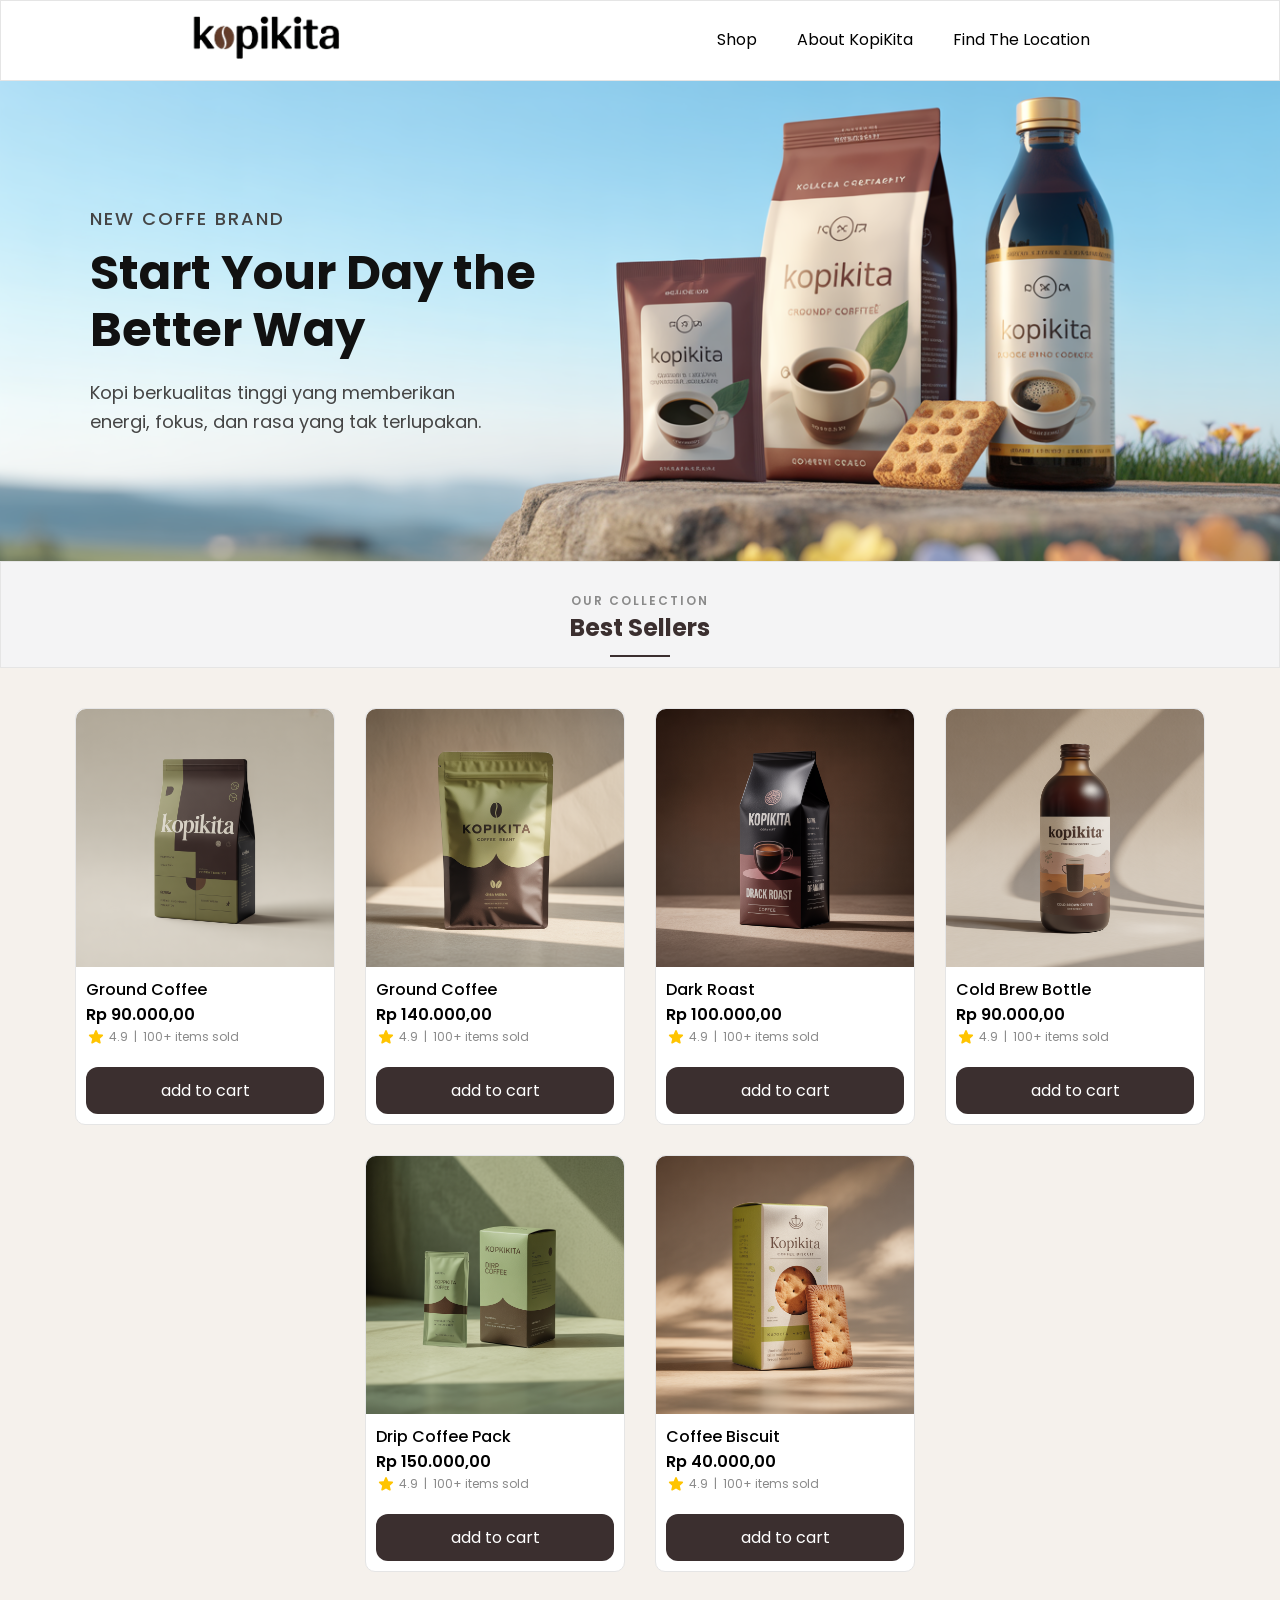
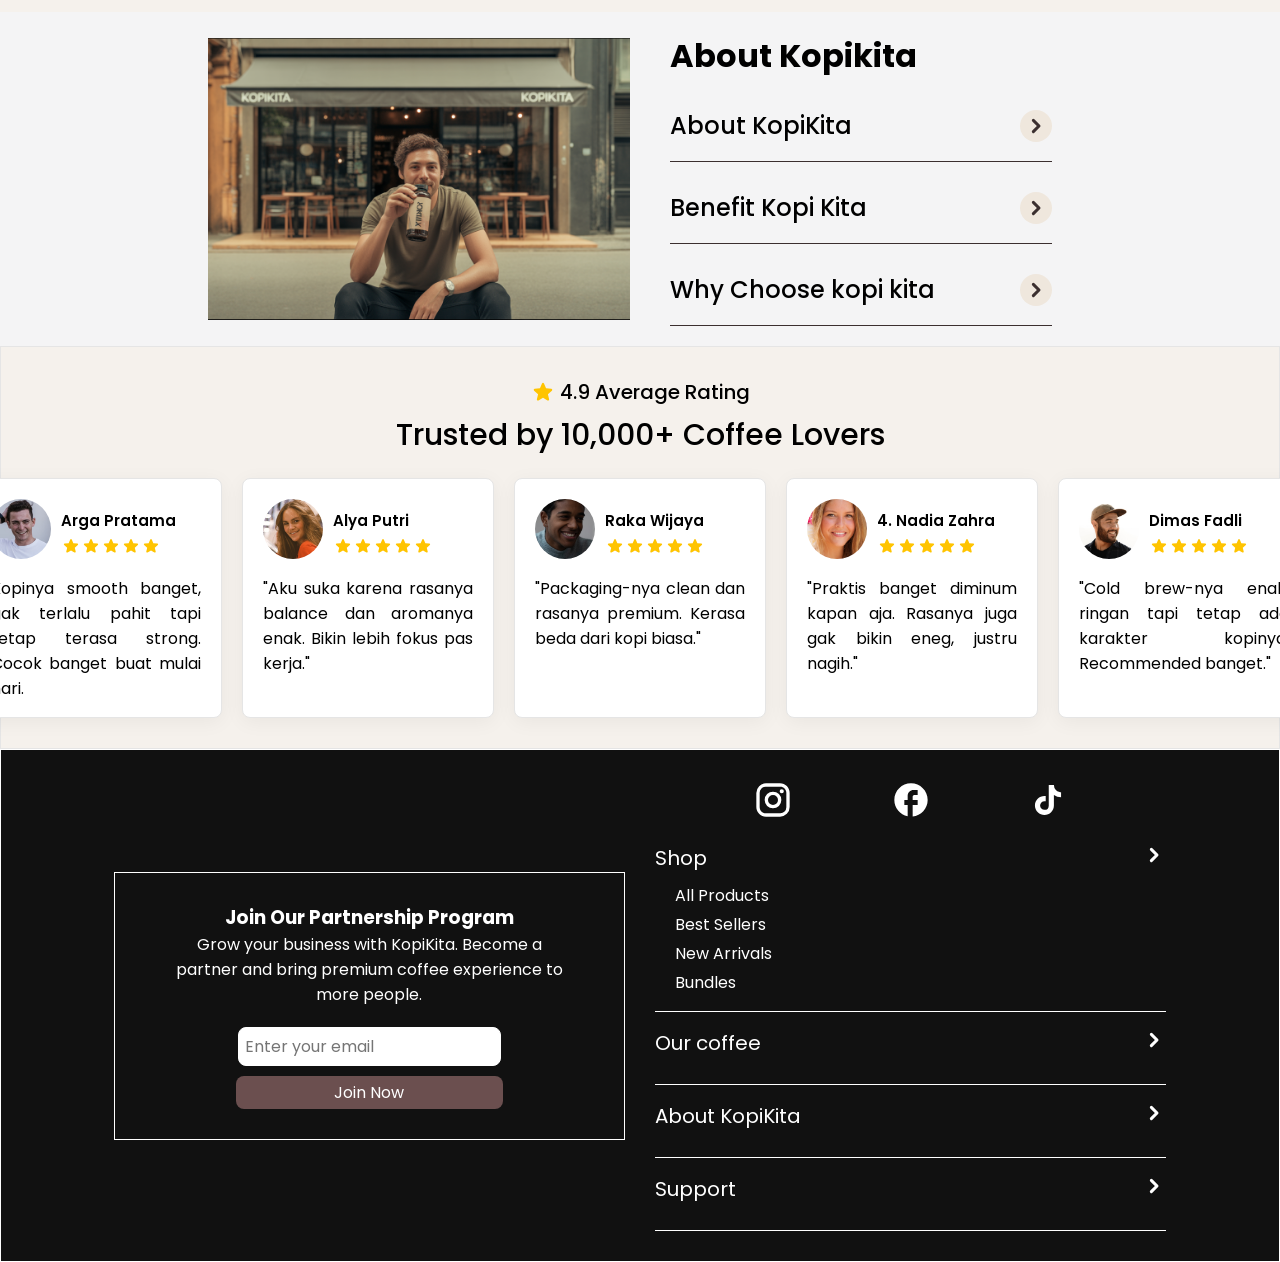
==== commit 8ab069ea: "add update for footer section" ====
--- a/template/index.html
+++ b/template/index.html
@@ -473,7 +473,52 @@
         
         <div class="Container-footer">
             <div class="header-footer">
-                <p>Hai</p>
+                <div class="icon-footer">
+                    <span class="mdi--instagram"></span>
+                </div>
+                <div class="icon-footer">
+                    <span class="ic--baseline-facebook"></span>
+                </div>
+                <div class="icon-footer">
+                    <span class="ic--baseline-tiktok"></span>
+                </div>
+            </div>
+
+            <div class="main-footer">
+                <div class="content-footer">
+                    <div class="header-content-footer">
+                        <P>Shop</P>
+                        <span class="mingcute--right-fill1"></span>
+                    </div>
+
+                    <div class="overlay-content-footer">
+                        <P>All Products</P>
+                        <p>Best Sellers</p>
+                        <P>New Arrivals</P>
+                        <P>Bundles</P>
+                    </div>
+                </div>
+
+                <div class="content-footer">
+                    <div class="header-content-footer">
+                        <P>Our coffee</P>
+                        <span class="mingcute--right-fill1"></span>
+                    </div>
+                </div>
+
+                <div class="content-footer">
+                    <div class="header-content-footer">
+                        <p>About KopiKita</p>
+                        <span class="mingcute--right-fill1"></span>
+                    </div>
+                </div>
+
+                <div class="content-footer">
+                    <div class="header-content-footer">
+                        <P>Support</P>
+                        <span class="mingcute--right-fill1"></span>
+                    </div>
+                </div>
             </div>
         </div>
     </div>
--- a/static/css/style.css
+++ b/static/css/style.css
@@ -422,19 +422,19 @@
     background-color: #111;
     border: 1px solid white;
     display: flex;
-    height: 300px;
+    height: auto;
     flex-direction: row;
     justify-content: center;
     align-items: center;
     gap: 30px;
     color: white;
     padding: 30px 0px;
-    
 }
 
 .container-collab{
     width: 40%;
-
+    height: 100%;
+    border: 1px solid white;
     display: flex;
     flex-direction: column;
     justify-content: center;
@@ -481,11 +481,44 @@
     background-color: #6B4F4F;
 }
 
+.main-footer{
+    height: 80%
+}
+
+.content-footer{
+    border-bottom: 1px solid white;
+    padding: 16px 0px;
+}
+
 
 
 .Container-footer{
     width: 40%;
-    border: 1px solid white
+    height: 100%;
+
+}
+
+.header-footer{
+
+    display: flex;
+    justify-content: space-evenly;
+}
+
+.header-content-footer{
+    display: flex;
+    justify-content: space-between;
+    margin-bottom: 10px;
+}
+
+.header-content-footer p{
+    font-size: 20px;
+}
+
+.overlay-content-footer{
+    padding-left: 20px;
+    display: flex;
+    flex-direction: column;
+    gap: 4px;
 }
 
 
@@ -630,5 +663,41 @@
   background-image: url("data:image/svg+xml,%3Csvg xmlns='http://www.w3.org/2000/svg' viewBox='0 0 24 24'%3E%3Cpath fill='%23ffc400' d='m12 17.27l4.15 2.51c.76.46 1.69-.22 1.49-1.08l-1.1-4.72l3.67-3.18c.67-.58.31-1.68-.57-1.75l-4.83-.41l-1.89-4.46c-.34-.81-1.5-.81-1.84 0L9.19 8.63l-4.83.41c-.88.07-1.24 1.17-.57 1.75l3.67 3.18l-1.1 4.72c-.2.86.73 1.54 1.49 1.08z'/%3E%3C/svg%3E");
 }
 
-
-
+.mdi--instagram {
+  display: inline-block;
+  width: 40px;
+  height: 40px;
+  background-repeat: no-repeat;
+  background-size: 100% 100%;
+  background-image: url("data:image/svg+xml,%3Csvg xmlns='http://www.w3.org/2000/svg' viewBox='0 0 24 24'%3E%3Cpath fill='%23fff' d='M7.8 2h8.4C19.4 2 22 4.6 22 7.8v8.4a5.8 5.8 0 0 1-5.8 5.8H7.8C4.6 22 2 19.4 2 16.2V7.8A5.8 5.8 0 0 1 7.8 2m-.2 2A3.6 3.6 0 0 0 4 7.6v8.8C4 18.39 5.61 20 7.6 20h8.8a3.6 3.6 0 0 0 3.6-3.6V7.6C20 5.61 18.39 4 16.4 4zm9.65 1.5a1.25 1.25 0 0 1 1.25 1.25A1.25 1.25 0 0 1 17.25 8A1.25 1.25 0 0 1 16 6.75a1.25 1.25 0 0 1 1.25-1.25M12 7a5 5 0 0 1 5 5a5 5 0 0 1-5 5a5 5 0 0 1-5-5a5 5 0 0 1 5-5m0 2a3 3 0 0 0-3 3a3 3 0 0 0 3 3a3 3 0 0 0 3-3a3 3 0 0 0-3-3'/%3E%3C/svg%3E");
+}
+
+.ic--baseline-facebook {
+  display: inline-block;
+  width: 40px;
+  height: 40px;
+  background-repeat: no-repeat;
+  background-size: 100% 100%;
+  background-image: url("data:image/svg+xml,%3Csvg xmlns='http://www.w3.org/2000/svg' viewBox='0 0 24 24'%3E%3Cpath fill='%23fff' d='M22 12c0-5.52-4.48-10-10-10S2 6.48 2 12c0 4.84 3.44 8.87 8 9.8V15H8v-3h2V9.5C10 7.57 11.57 6 13.5 6H16v3h-2c-.55 0-1 .45-1 1v2h3v3h-3v6.95c5.05-.5 9-4.76 9-9.95'/%3E%3C/svg%3E");
+}
+
+.ic--baseline-tiktok {
+  display: inline-block;
+  width: 40px;
+  height: 40px;
+  background-repeat: no-repeat;
+  background-size: 100% 100%;
+  background-image: url("data:image/svg+xml,%3Csvg xmlns='http://www.w3.org/2000/svg' viewBox='0 0 24 24'%3E%3Cpath fill='%23fff' d='M16.6 5.82s.51.5 0 0A4.28 4.28 0 0 1 15.54 3h-3.09v12.4a2.59 2.59 0 0 1-2.59 2.5c-1.42 0-2.6-1.16-2.6-2.6c0-1.72 1.66-3.01 3.37-2.48V9.66c-3.45-.46-6.47 2.22-6.47 5.64c0 3.33 2.76 5.7 5.69 5.7c3.14 0 5.69-2.55 5.69-5.7V9.01a7.35 7.35 0 0 0 4.3 1.38V7.3s-1.88.09-3.24-1.48'/%3E%3C/svg%3E");
+}
+
+.mingcute--right-fill1{
+  display: inline-block;
+  width: 24px;
+  height: 24px;
+  background-repeat: no-repeat;
+  background-size: 100% 100%;
+  background-image: url("data:image/svg+xml,%3Csvg xmlns='http://www.w3.org/2000/svg' viewBox='0 0 24 24'%3E%3Cg fill='none' fill-rule='evenodd'%3E%3Cpath d='M24 0v24H0V0zM12.593 23.258l-.011.002l-.071.035l-.02.004l-.014-.004l-.071-.035q-.016-.005-.024.005l-.004.01l-.017.428l.005.02l.01.013l.104.074l.015.004l.012-.004l.104-.074l.012-.016l.004-.017l-.017-.427q-.004-.016-.017-.018m.265-.113l-.013.002l-.185.093l-.01.01l-.003.011l.018.43l.005.012l.008.007l.201.093q.019.005.029-.008l.004-.014l-.034-.614q-.005-.019-.02-.022m-.715.002a.02.02 0 0 0-.027.006l-.006.014l-.034.614q.001.018.017.024l.015-.002l.201-.093l.01-.008l.004-.011l.017-.43l-.003-.012l-.01-.01z'/%3E%3Cpath fill='%23fff' d='M16.06 10.94a1.5 1.5 0 0 1 0 2.12l-5.656 5.658a1.5 1.5 0 1 1-2.121-2.122L12.879 12L8.283 7.404a1.5 1.5 0 0 1 2.12-2.122l5.658 5.657Z'/%3E%3C/g%3E%3C/svg%3E");
+}
+
+
+
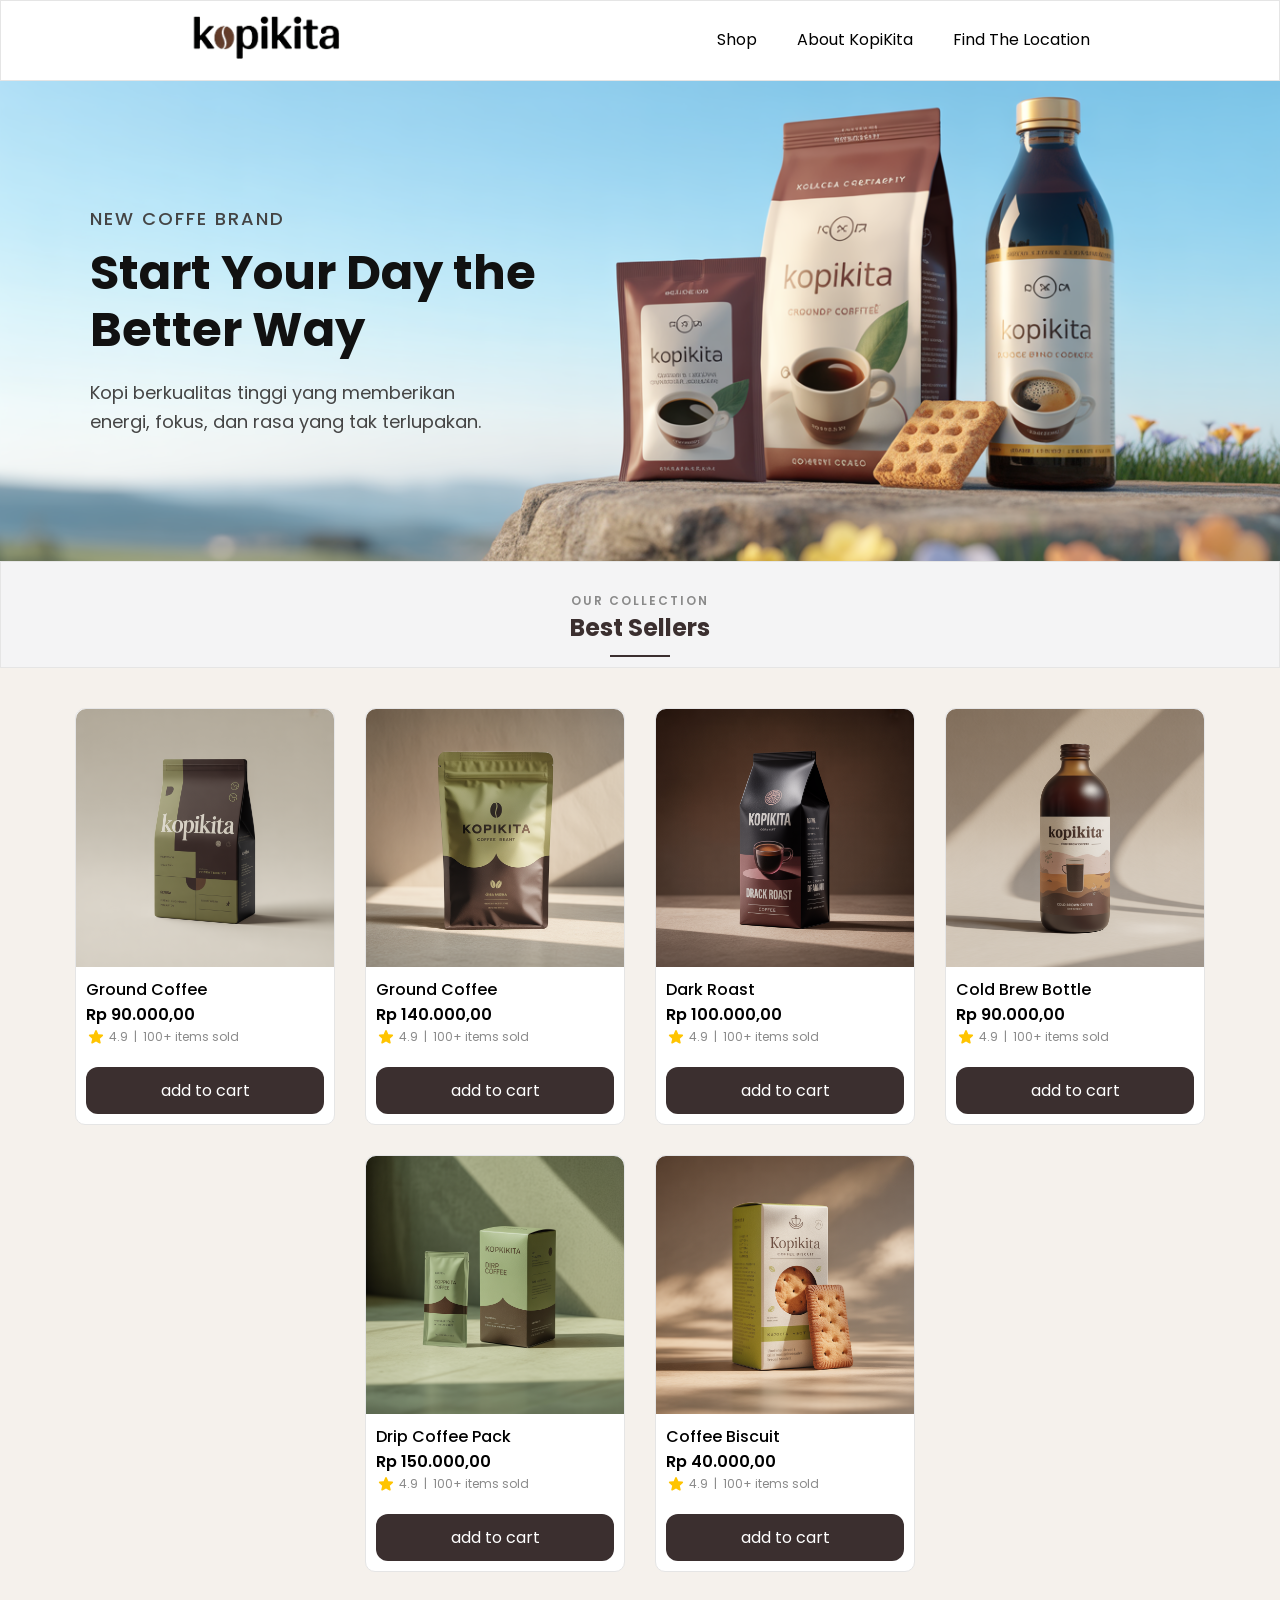
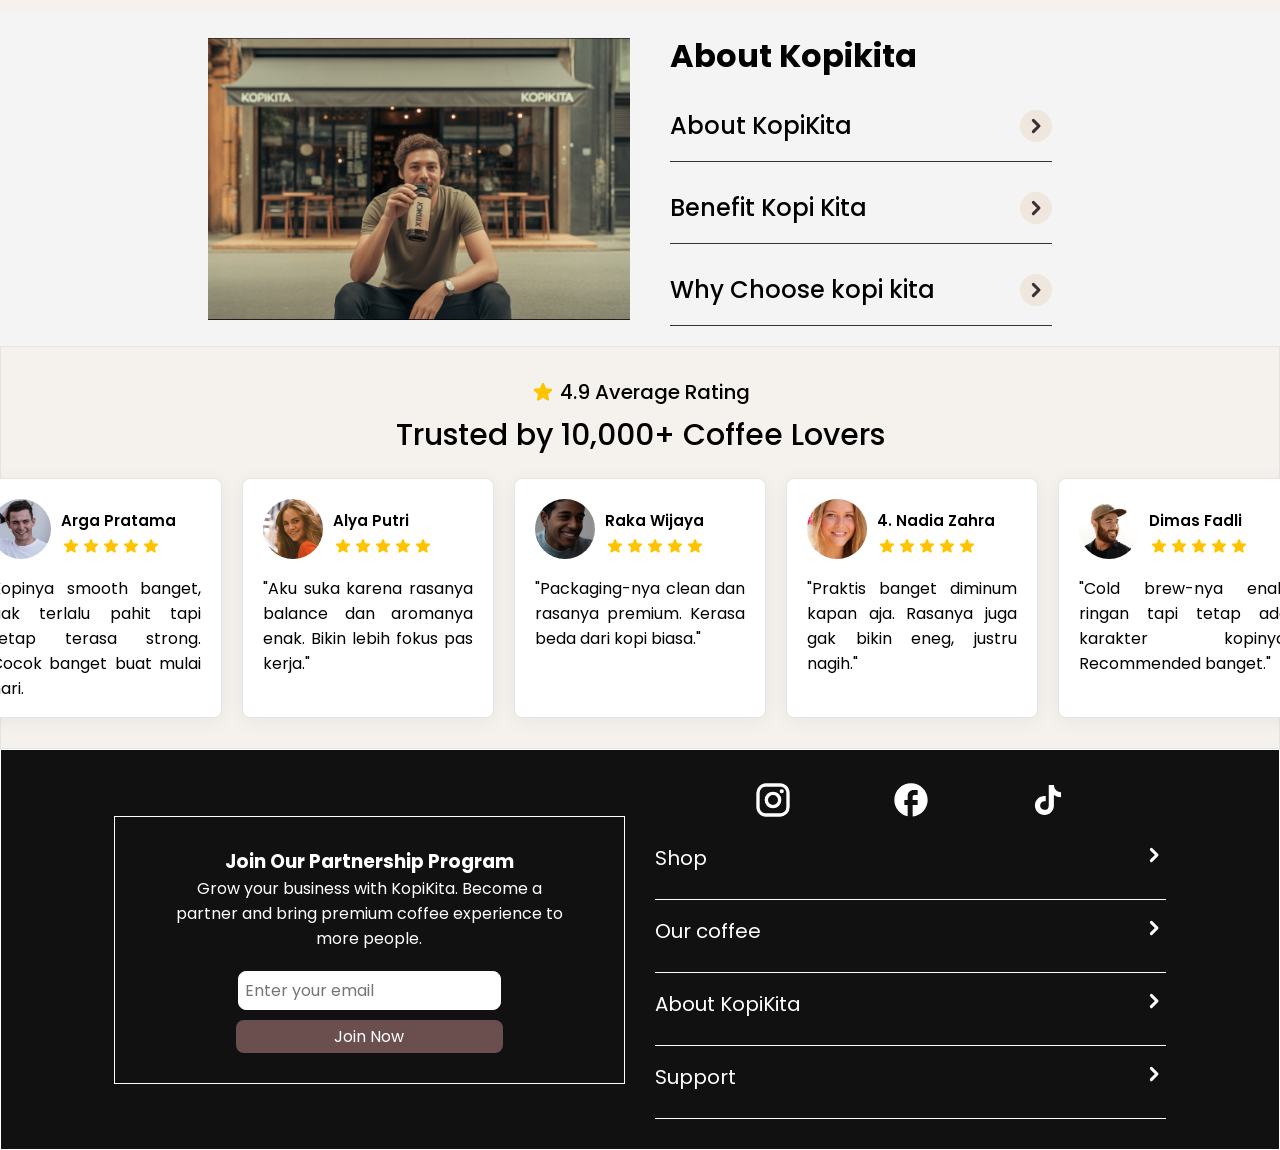
==== commit ba18600a: "update footer" ====
--- a/template/index.html
+++ b/template/index.html
@@ -504,6 +504,13 @@
                         <P>Our coffee</P>
                         <span class="mingcute--right-fill1"></span>
                     </div>
+
+                    <div class="overlay-content-footer">
+                        <P>All Products</P>
+                        <p>Best Sellers</p>
+                        <P>New Arrivals</P>
+                        <P>Bundles</P>
+                    </div>
                 </div>
 
                 <div class="content-footer">
@@ -511,6 +518,13 @@
                         <p>About KopiKita</p>
                         <span class="mingcute--right-fill1"></span>
                     </div>
+
+                    <div class="overlay-content-footer">
+                        <P>All Products</P>
+                        <p>Best Sellers</p>
+                        <P>New Arrivals</P>
+                        <P>Bundles</P>
+                    </div>
                 </div>
 
                 <div class="content-footer">
@@ -518,6 +532,13 @@
                         <P>Support</P>
                         <span class="mingcute--right-fill1"></span>
                     </div>
+
+                    <div class="overlay-content-footer">
+                        <P>All Products</P>
+                        <p>Best Sellers</p>
+                        <P>New Arrivals</P>
+                        <P>Bundles</P>
+                    </div>
                 </div>
             </div>
         </div>
--- a/static/css/style.css
+++ b/static/css/style.css
@@ -516,9 +516,7 @@
 
 .overlay-content-footer{
     padding-left: 20px;
-    display: flex;
-    flex-direction: column;
-    gap: 4px;
+    display: none;
 }
 
 
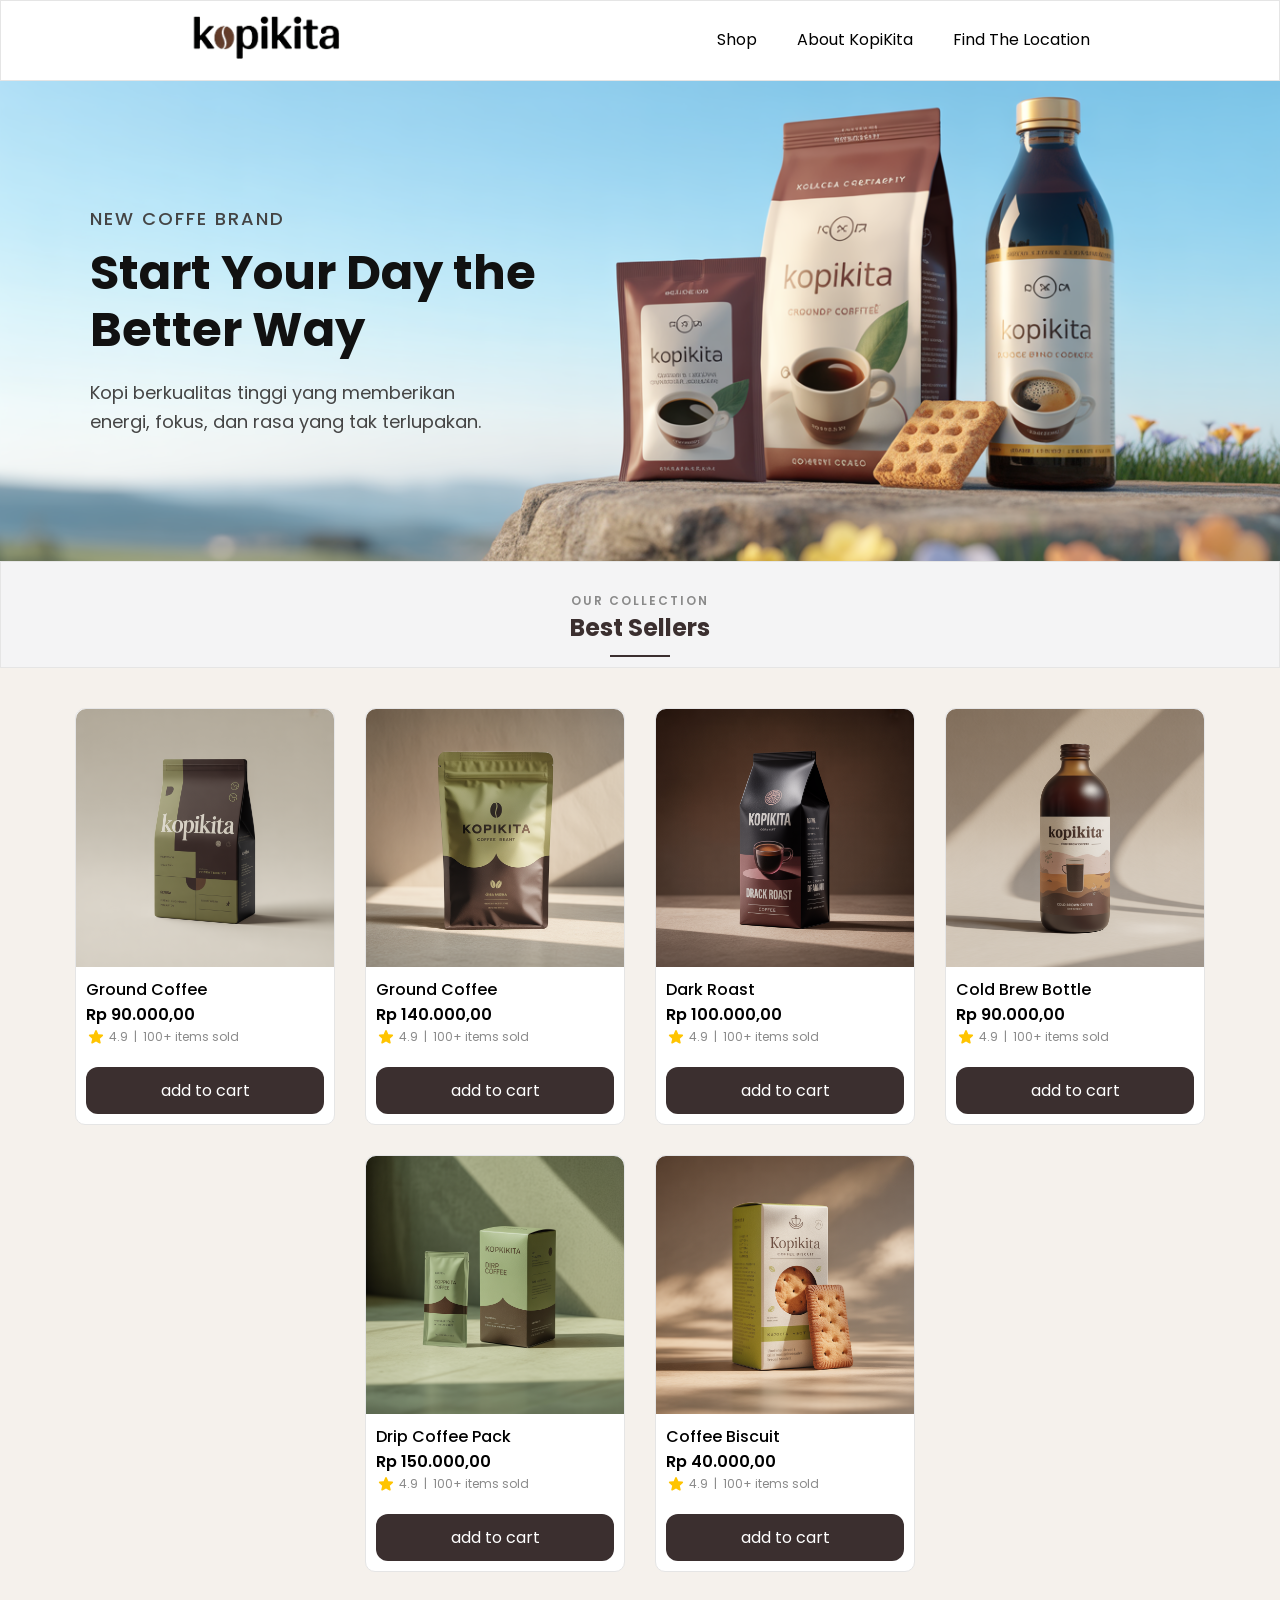
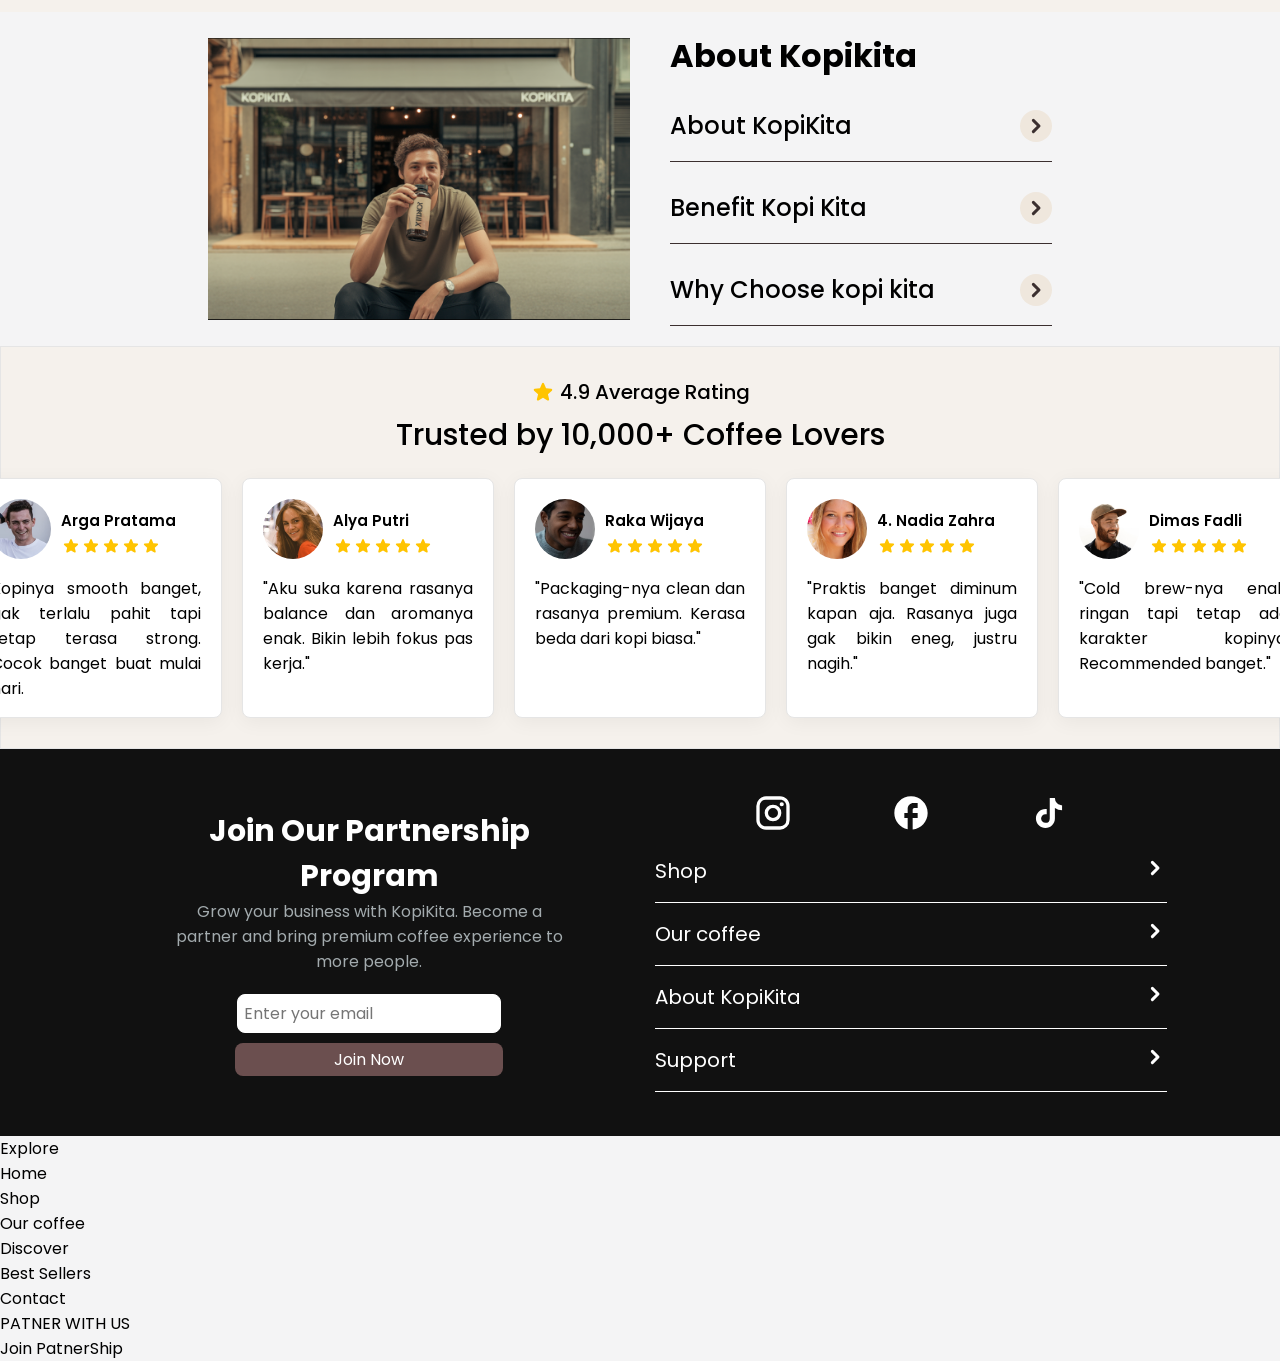
==== commit 853cb411: "update add burger navbar for website mobile" ====
--- a/template/index.html
+++ b/template/index.html
@@ -17,6 +17,11 @@
 </head>
 <body>
     <div class="navbar-container">
+
+        <div class="icon-burger-menu" id="icon-burger-menu">
+            <span class="iconamoon--menu-burger-horizontal-bold"></span>
+        </div>
+
         <div class="title-brand">
             <img src="/static/img/logo v2.png" alt="">
         </div>
@@ -542,6 +547,45 @@
                 </div>
             </div>
         </div>
+    </div> 
+
+    <div class="overlay-navbar" id="overlay-navbar">
+        <div class="container-overlay">
+            <div class="Container-explore">
+                    <P>Explore</P>
+
+                <div class="box-nav">
+                    <P>Home</P>
+                </div>
+
+                <div class="box-nav">
+                    <p>Shop</p>
+                </div>
+
+                <div class="box-nav">
+                    <p>Our coffee</p>
+                </div>    
+            </div>
+
+            <div class="container-discover">
+                <p>Discover</p>
+
+                <div class="box-nav">
+                    <p>Best Sellers</p>
+                </div>
+
+                <div class="box-nav">
+                    <p>Contact</p>
+                </div>  
+            </div>
+
+            <div class="container-Patner">
+                <p>PATNER WITH US</p>
+                <div class="box-nav">
+                        <P>Join PatnerShip</P>
+                </div>
+            </div>
+        </div>
     </div>
 
     <script src="/static/js/index.js"></script>
--- a/static/css/style.css
+++ b/static/css/style.css
@@ -420,10 +420,9 @@
 
 .section-footer{
     background-color: #111;
-    border: 1px solid white;
-    display: flex;
-    height: auto;
-    flex-direction: row;
+    display: flex;
+    height: auto;
+    flex-wrap: wrap;
     justify-content: center;
     align-items: center;
     gap: 30px;
@@ -434,7 +433,7 @@
 .container-collab{
     width: 40%;
     height: 100%;
-    border: 1px solid white;
+
     display: flex;
     flex-direction: column;
     justify-content: center;
@@ -447,6 +446,14 @@
 .header-collab{
     text-align: center;
     width: 80%;
+}
+
+.header-collab h3{
+    font-size: 30px;
+}
+
+.header-collab p{
+    color: #A3ABAE;
 }
 
 .form-collab{
@@ -482,7 +489,7 @@
 }
 
 .main-footer{
-    height: 80%
+    height: 80%;
 }
 
 .content-footer{
@@ -490,9 +497,8 @@
     padding: 16px 0px;
 }
 
-
-
 .Container-footer{
+
     width: 40%;
     height: 100%;
 
@@ -507,7 +513,6 @@
 .header-content-footer{
     display: flex;
     justify-content: space-between;
-    margin-bottom: 10px;
 }
 
 .header-content-footer p{
@@ -517,7 +522,18 @@
 .overlay-content-footer{
     padding-left: 20px;
     display: none;
-}
+    color: #A3ABAE;
+}
+
+.overlay-content-footer p:hover{
+    color: white;
+    cursor: pointer;
+}
+
+.icon-burger-menu{
+    display: none;
+}
+
 
 
 
@@ -525,6 +541,17 @@
 @media(max-width:600px){
     .nav-content{
         display: none;
+    }
+
+    .navbar-container{
+        display: flex;
+        align-items: center;
+        justify-content: space-between;
+
+        padding: 10px 30px;
+    }
+
+    .title-brand{
     }
 
     .section-start{
@@ -623,6 +650,46 @@
         justify-content: left;
     }
 
+    .Container-footer{
+        width: 80%;
+        display: flex;
+        flex-direction: column;
+    }
+
+
+    .container-collab{
+        width: 80%;
+
+    }
+
+    .header-collab{
+        width: 100%;
+    }
+
+    .form-collab{
+        width: 100%;
+    }
+
+    .icon-burger-menu{
+        display: flex;
+    }
+
+    .overlay-navbar{
+        display: none;
+
+        position: fixed;
+        inset: 0;
+        background-color: rgba(0,0,0,0.55);
+        width: 100%;
+    }
+
+    .container-overlay{
+        background-color: white;
+        width: 70%;
+    }
+
+    
+
 }
 
 .ic--round-star {
@@ -697,5 +764,14 @@
   background-image: url("data:image/svg+xml,%3Csvg xmlns='http://www.w3.org/2000/svg' viewBox='0 0 24 24'%3E%3Cg fill='none' fill-rule='evenodd'%3E%3Cpath d='M24 0v24H0V0zM12.593 23.258l-.011.002l-.071.035l-.02.004l-.014-.004l-.071-.035q-.016-.005-.024.005l-.004.01l-.017.428l.005.02l.01.013l.104.074l.015.004l.012-.004l.104-.074l.012-.016l.004-.017l-.017-.427q-.004-.016-.017-.018m.265-.113l-.013.002l-.185.093l-.01.01l-.003.011l.018.43l.005.012l.008.007l.201.093q.019.005.029-.008l.004-.014l-.034-.614q-.005-.019-.02-.022m-.715.002a.02.02 0 0 0-.027.006l-.006.014l-.034.614q.001.018.017.024l.015-.002l.201-.093l.01-.008l.004-.011l.017-.43l-.003-.012l-.01-.01z'/%3E%3Cpath fill='%23fff' d='M16.06 10.94a1.5 1.5 0 0 1 0 2.12l-5.656 5.658a1.5 1.5 0 1 1-2.121-2.122L12.879 12L8.283 7.404a1.5 1.5 0 0 1 2.12-2.122l5.658 5.657Z'/%3E%3C/g%3E%3C/svg%3E");
 }
 
-
-
+.iconamoon--menu-burger-horizontal-bold {
+  display: inline-block;
+  width: 24px;
+  height: 24px;
+  background-repeat: no-repeat;
+  background-size: 100% 100%;
+  background-image: url("data:image/svg+xml,%3Csvg xmlns='http://www.w3.org/2000/svg' viewBox='0 0 24 24'%3E%3Cpath fill='none' stroke='%23000' stroke-linecap='round' stroke-linejoin='round' stroke-width='2.5' d='M3 6h18M3 12h18M3 18h18'/%3E%3C/svg%3E");
+}
+
+
+
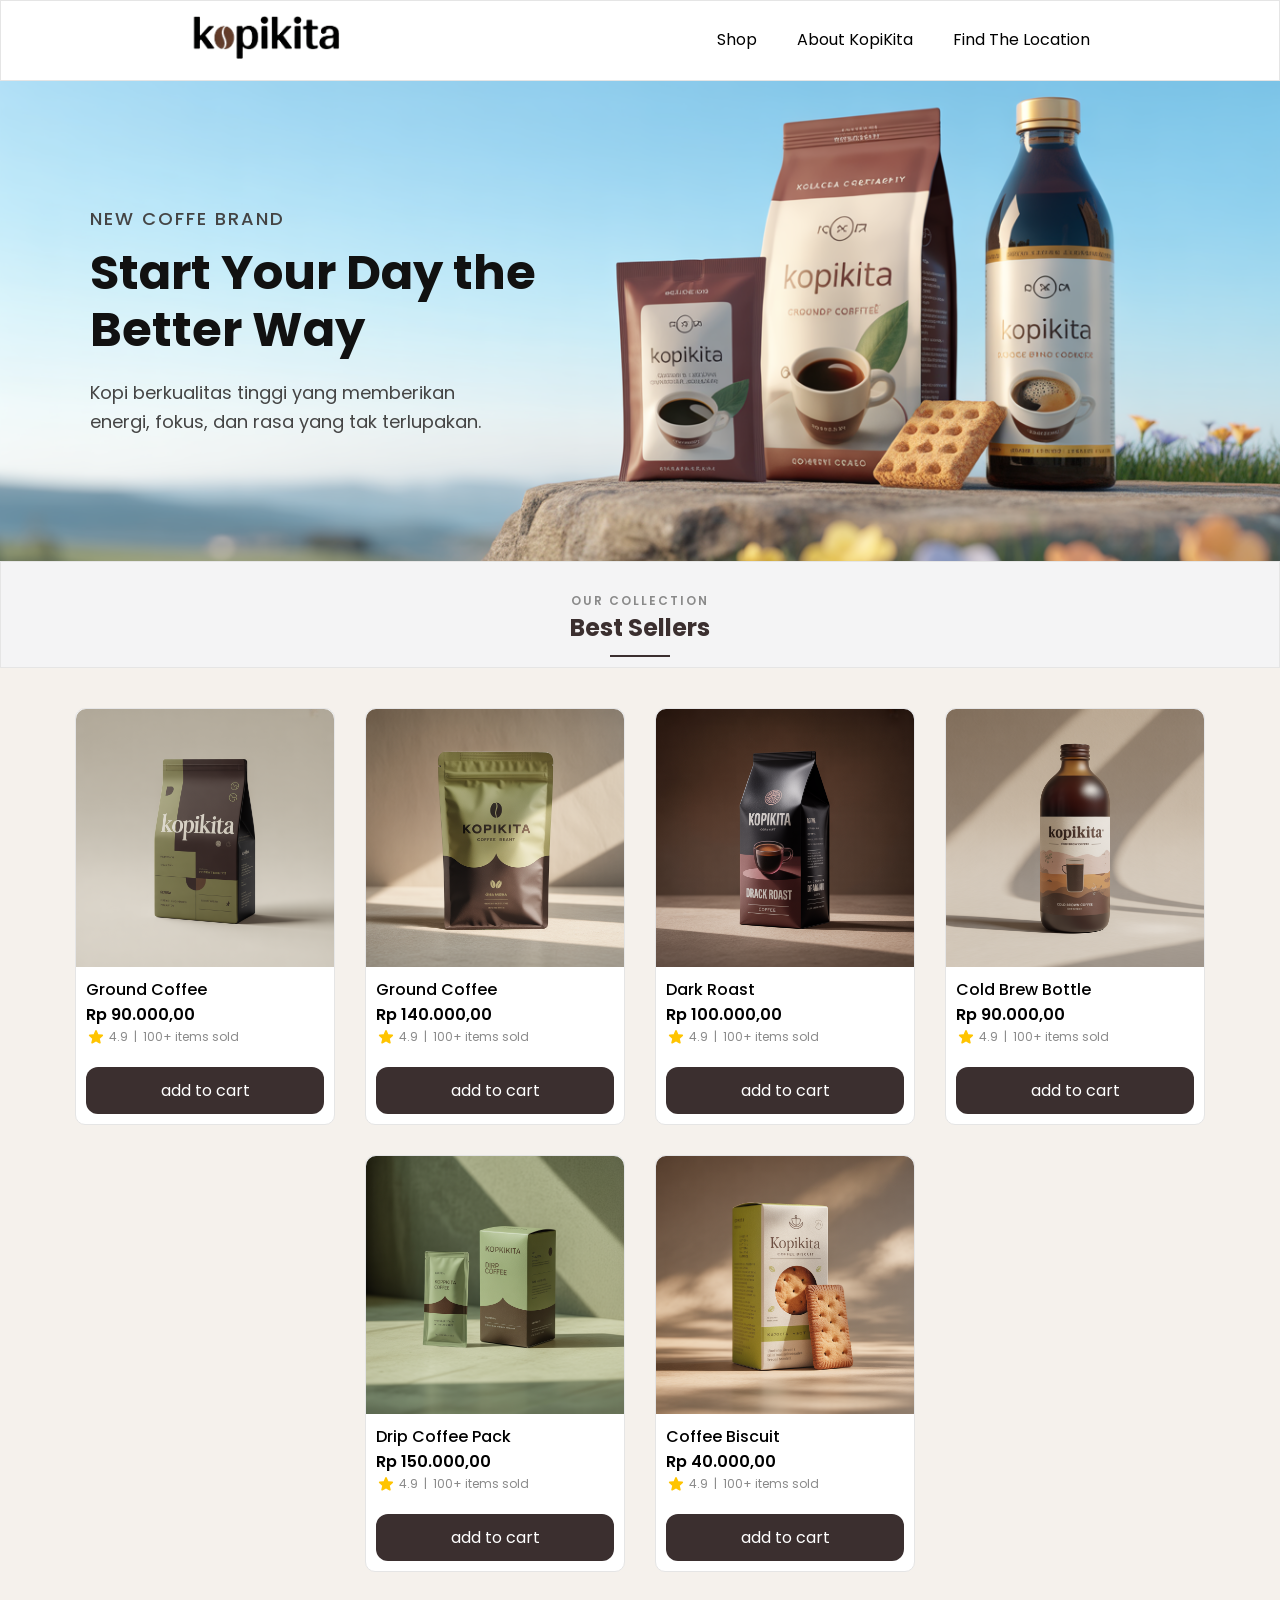
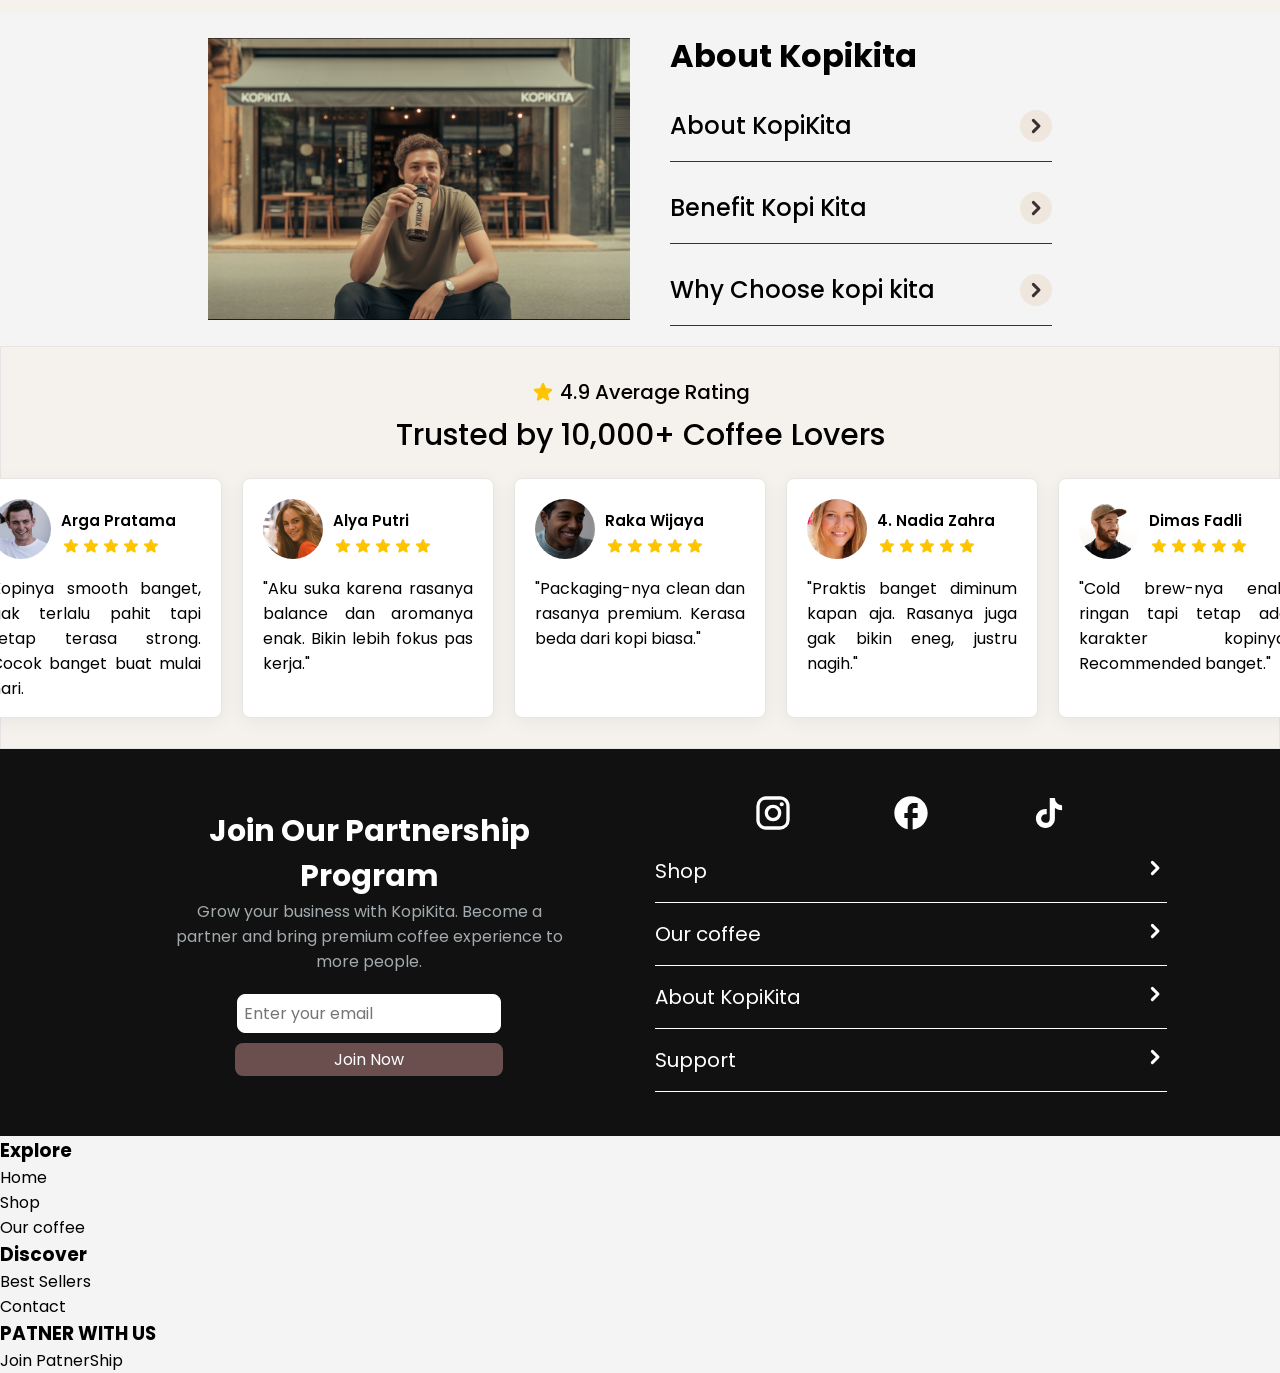
==== commit cabeecd3: "final update for burger menu" ====
--- a/template/index.html
+++ b/template/index.html
@@ -551,8 +551,10 @@
 
     <div class="overlay-navbar" id="overlay-navbar">
         <div class="container-overlay">
-            <div class="Container-explore">
-                    <P>Explore</P>
+            <div class="Content-nav">
+                <div class="title-nav">
+                    <h3>Explore</h3>
+                </div>
 
                 <div class="box-nav">
                     <P>Home</P>
@@ -567,8 +569,10 @@
                 </div>    
             </div>
 
-            <div class="container-discover">
-                <p>Discover</p>
+            <div class="Content-nav">
+                <div class="title-nav">
+                    <h3>Discover</h3>
+                </div>
 
                 <div class="box-nav">
                     <p>Best Sellers</p>
@@ -579,8 +583,11 @@
                 </div>  
             </div>
 
-            <div class="container-Patner">
-                <p>PATNER WITH US</p>
+            <div class="Content-nav">
+
+                <div class="title-nav">
+                    <h3>PATNER WITH US</h3>
+                </div>
                 <div class="box-nav">
                         <P>Join PatnerShip</P>
                 </div>
--- a/static/css/style.css
+++ b/static/css/style.css
@@ -551,9 +551,6 @@
         padding: 10px 30px;
     }
 
-    .title-brand{
-    }
-
     .section-start{
         width: 100%;
         flex-direction: column;
@@ -676,18 +673,45 @@
 
     .overlay-navbar{
         display: none;
-
         position: fixed;
-        inset: 0;
+        top: 73px;
+        left: 0px;
+        z-index: 999;
         background-color: rgba(0,0,0,0.55);
         width: 100%;
+        height: 100%;
     }
 
     .container-overlay{
+        background-color: #F3F4F6;
+        width: 80%;
+        display: flex;
+        flex-direction: column;
+        gap: 10px;
+        padding: 10px 10px;
+    }
+
+    .Content-nav{
+        display: flex;
+        flex-direction: column;
         background-color: white;
-        width: 70%;
-    }
-
+        height: auto;
+        padding: 10px 10px;
+        border-radius: 6px;
+    }
+
+    .title-nav{
+        text-align: center;
+    }
+
+    .title-nav{
+        margin-bottom: 10px;
+    }
+
+    .box-nav{
+        width: 100%;
+        padding-left: 20px;
+    }
     
 
 }
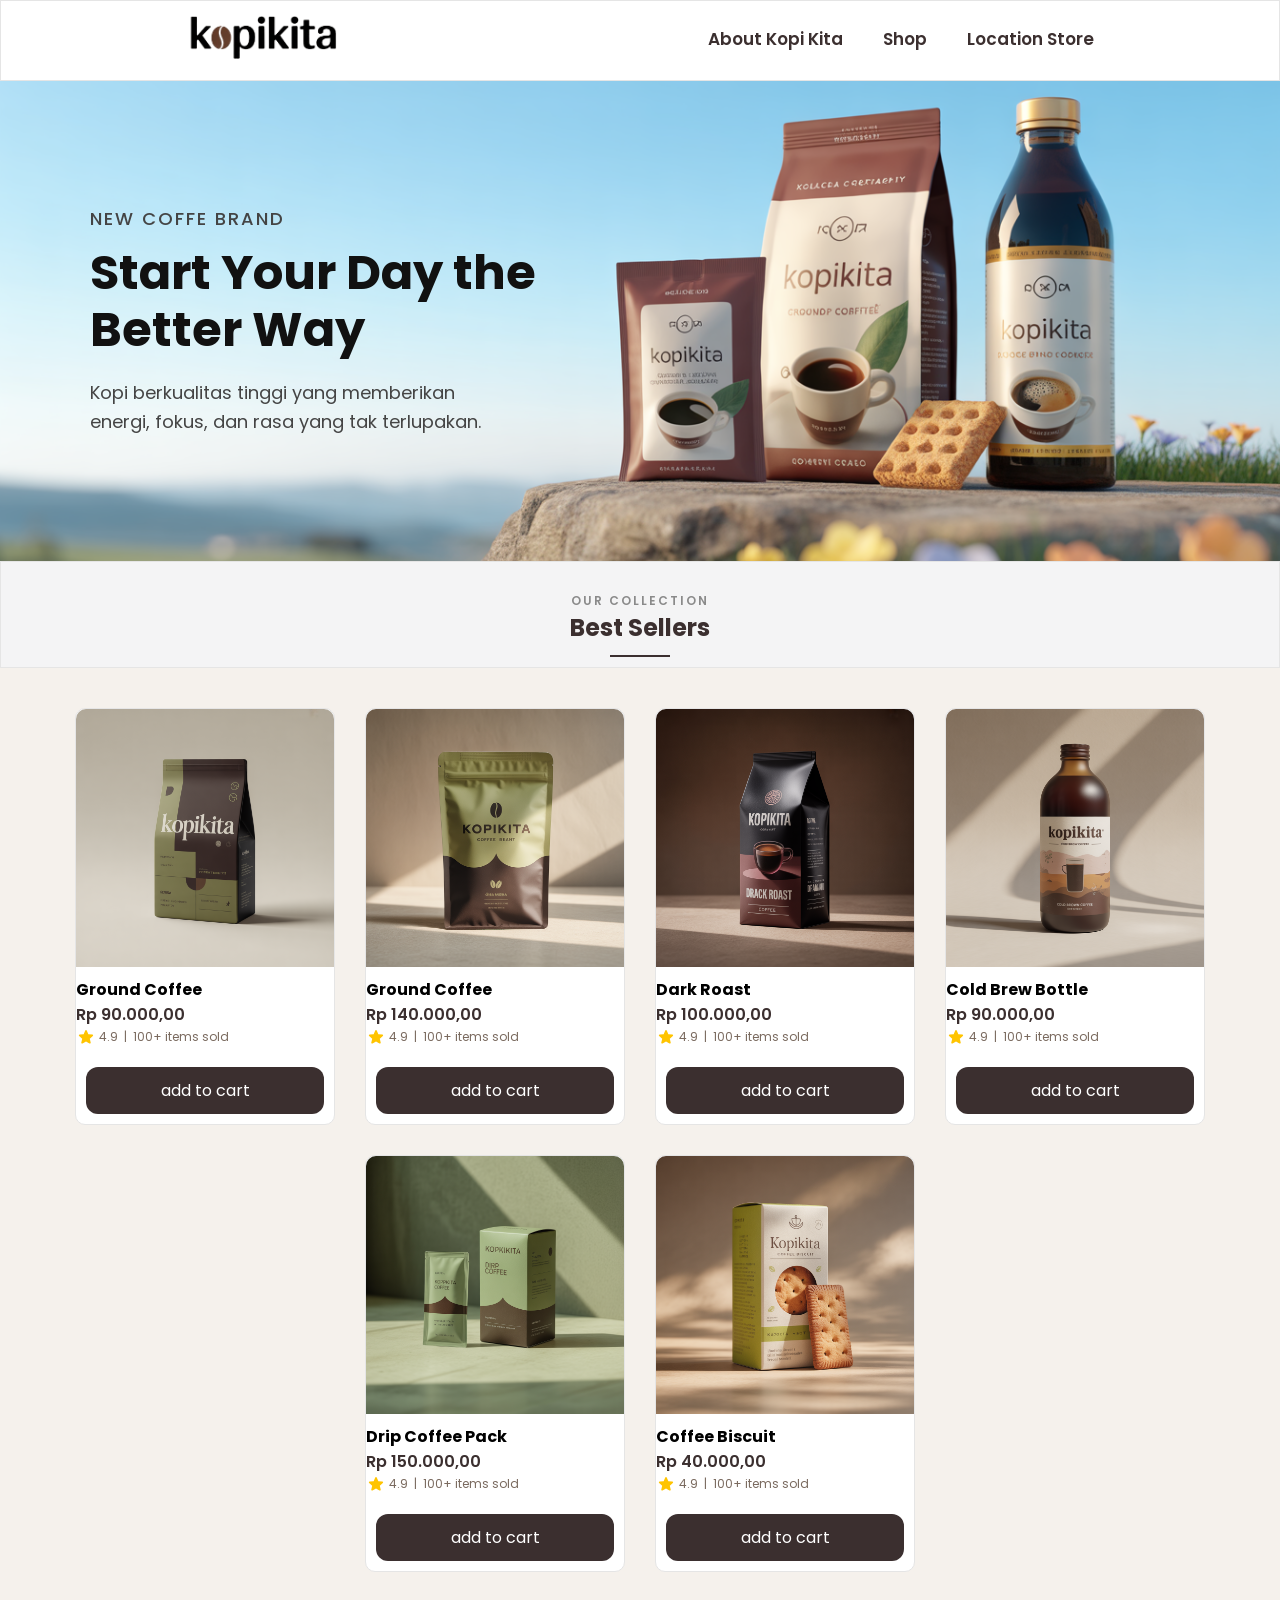
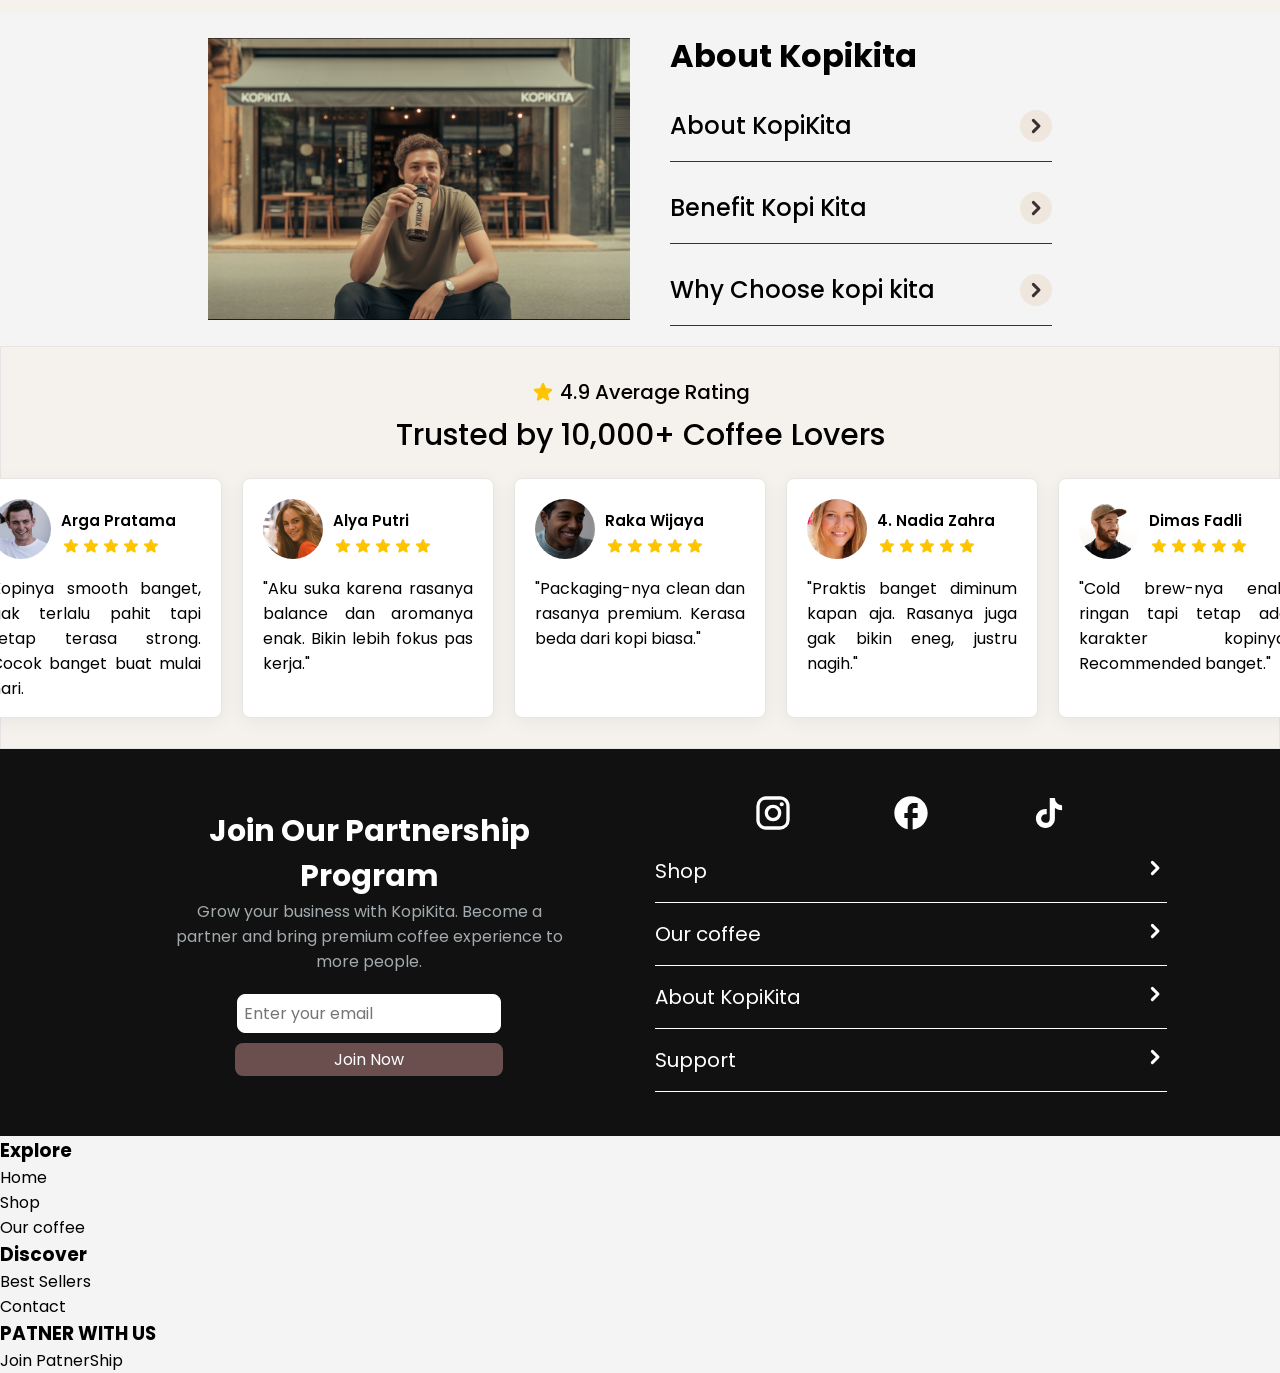
==== commit af6b5c9f: "new update for navbar section" ====
--- a/template/index.html
+++ b/template/index.html
@@ -27,9 +27,22 @@
         </div>
 
         <div class="nav-content">
-            <div class="nav">Shop</div>
-            <div class="nav"> About KopiKita</div>
-            <div class="nav">Find The Location</div>
+            <div class="nav">
+                <a href="/template/index.html">
+                    <P>About Kopi Kita</P>
+                </a>
+            </div>
+
+            <div class="nav">
+                <a href="/template/shopPage.html">
+                    <P>Shop</P>
+                </a>
+            </div>
+            <div class="nav">
+                <a href="#">
+                    <P>Location Store</P>
+                </a>
+            </div>
         </div>
     </div>
 
--- a/static/css/style.css
+++ b/static/css/style.css
@@ -10,6 +10,11 @@
     font-size: 16px;
 }
 
+a{
+    text-decoration: none;
+    color: inherit;
+}
+
 .navbar-container{
     position: sticky;
     top: 0;
@@ -40,8 +45,14 @@
     cursor: pointer;
 }
 
+.nav p{
+    color: #3B2F2F;
+    font-weight: 600;
+    font-size: 17px;
+}
+
 .nav:hover{
-    border-bottom: 3px solid #22C45E;
+    border-bottom: 3px solid #3B2F2F;
 }
 
 .section-start{
@@ -166,7 +177,7 @@
     height: 100%;
     border-top-left-radius: 10px;
     border-top-right-radius: 10px;
-    object-fit: contain;
+    object-fit: cover;
 }
 
 .img-card{
@@ -174,15 +185,20 @@
     display: flex;
 }
 
+.text-card span{
+    color: #2B1F1F;
+}
+
 .text-card{
     flex: 3;
-    font-weight: 500;
-    padding: 10px;
+    font-weight: 700;
+    padding: 10px 0px;
     flex-grow: 1;
 }
 
 .price-card{
     font-weight: 600;
+    color: #3B2F2F;
 
 }
 
@@ -190,7 +206,7 @@
     display: flex;
     align-items: center;
     gap: 6px;
-    color: #8A8A8A;
+    color: #7A6A5F;
     font-size: 12px;
     font-weight: 400;
 }
@@ -534,11 +550,191 @@
     display: none;
 }
 
+/**Untuk shoppage.html**/
+.header-shop{
+    border: 1px solid #E5E5E5;
+    display: flex;
+    background-color: #F5F1EC;
+    flex-direction: column;
+    gap: 10px;
+    justify-content: center;
+    align-items: center;
+}
+
+.container-header{
+    display: flex;
+    width: 80%;
+    flex-direction: row;
+    justify-content: space-between;
+    border: 1px solid #E5E5E5;
+    padding: 10px 30px;
+    border-radius: 8px;
+    background-color: white;
+    flex-wrap: wrap;
+}
+
+.left-header-shop{
+    display: flex;
+    align-items: center;
+}
+
+.left-header-shop h1{
+    font-size: 60px;
+}
+
+.right-header-shop img{
+    width: 600px;
+    height: auto;
+    border-radius: 8px;
+}
+
+.nav-shop{
+    display: flex;
+    gap: 10px;
+    padding: 10px 0px;
+    width: 80%;
+}
+
+.content-nav-shop{
+    border: 1px solid #8A8A8A;
+    padding: 10px 40px;
+    border-radius: 10px;
+    cursor: pointer;
+    display: flex;
+    justify-content: center;
+    align-items: center;
+
+}
+
+.content-nav-shop p {
+    font-size: 15px;
+    font-weight: 600;
+}
+
+.active {
+    background-color: #3B2F2F;
+    color: white;
+}
+
+.section-product-page{
+    width: 100%;
+    height: auto;
+    display: flex;
+    justify-content: center;
+    align-items: center;
+}
+
+.container-product-page{
+    width: 80%;
+    height: auto;
+    padding: 20px 0px;
+}
+
+.grid-product{
+    display: none;
+    grid-template-columns: repeat(4, 1fr);
+    gap: 40px;
+}
+
+.open{
+    display: grid;
+}
+
+.card-product-page{
+    padding: 20px;
+    border: 1px solid #8A8A8A;
+    border-radius: 8px; ;
+}
+
+.card-product-page:hover{
+    background-color: #D8CFC4;
+    border: 1px solid #B7A79A;
+}
+
+.container-taste{
+    display: flex;
+    flex-direction: column;
+    gap: 4px;
+    margin-bottom: 10px;
+}
+
+.color-taste{
+    display: flex;
+    gap: 10px;
+}
+
+.main-color{
+    width: 24px;
+    height: 24px;
+    border-radius: 100%;
+    cursor: pointer;
+
+}
+
+.content-taste p {
+    color: #5A4A42;
+    font-weight: 600;
+}
+
+.text-taste{
+    display: none;
+}
+
+.img-card{
+    width: 100%;
+    overflow: hidden; /* 🔥 penting */
+    position: relative; /* buat layering gambar */
+    aspect-ratio: 1 / 1
+
+}
+
+.img-product{
+    width: 100%;
+    height: 100%;
+    display: none;
+    object-fit: cover;
+    transition: transform 0.4s ease;
+}
+
+.card-product-page:hover .img-product{
+    transform: scale(1.1);
+}
+
+.show{
+    display: block;
+}
+
+.card-product-page button{
+    all: unset;
+    text-align: center;
+    background-color: #3B2F2F;
+    border-radius: 10px;
+    padding: 10px 0px;
+    color: white;
+    width: 100%;
+    height: auto;
+    font-weight: 500;
+}
+
+
+
+
+
+
+
+
+
+
 
 
 
 
 @media(max-width:600px){
+
+    *{
+        box-sizing: border-box;
+    }
+    
     .nav-content{
         display: none;
     }
@@ -714,6 +910,77 @@
     }
     
 
+    /*Shoppage.html*/
+
+
+    .header-shop{
+        width: 100%;
+
+    }
+
+    .container-header{
+        width: 100%;
+        min-width: 100%;
+        display: flex;
+        gap: 10px;
+    }
+
+    .content-header-shop h1{
+        font-size: 35px;
+    }
+
+    .right-header-shop{
+        width: 100%;
+    }
+
+    .right-header-shop img{
+        width: 100%;
+        height: auto;
+        
+    } 
+
+    .nav-shop{
+        width: 100%;
+        padding: 10px 10px;
+        overflow-y: hidden;
+    }
+
+    .content-nav-shop{
+        width: auto;
+        padding: 8px 20px;
+        white-space: nowrap;
+    }
+
+    .content-nav-shop p{
+        font-size: 12px;
+    }
+
+    .section-product-page{
+        width: 100%;
+    }
+
+    .container-product-page{
+        width: 100%;
+
+    }
+
+
+    .grid-product{
+        padding-left: 14px;
+        display: grid;
+        grid-template-columns: repeat(2, 1fr);
+        gap: 1px;
+        row-gap: 10px;
+    }
+
+    .card-product-page{
+        padding: 10px 10px;
+        width: 90%;
+        display: flex;
+        flex-direction: column;
+        justify-content: space-between;
+    }
+
 }
 
 .ic--round-star {
